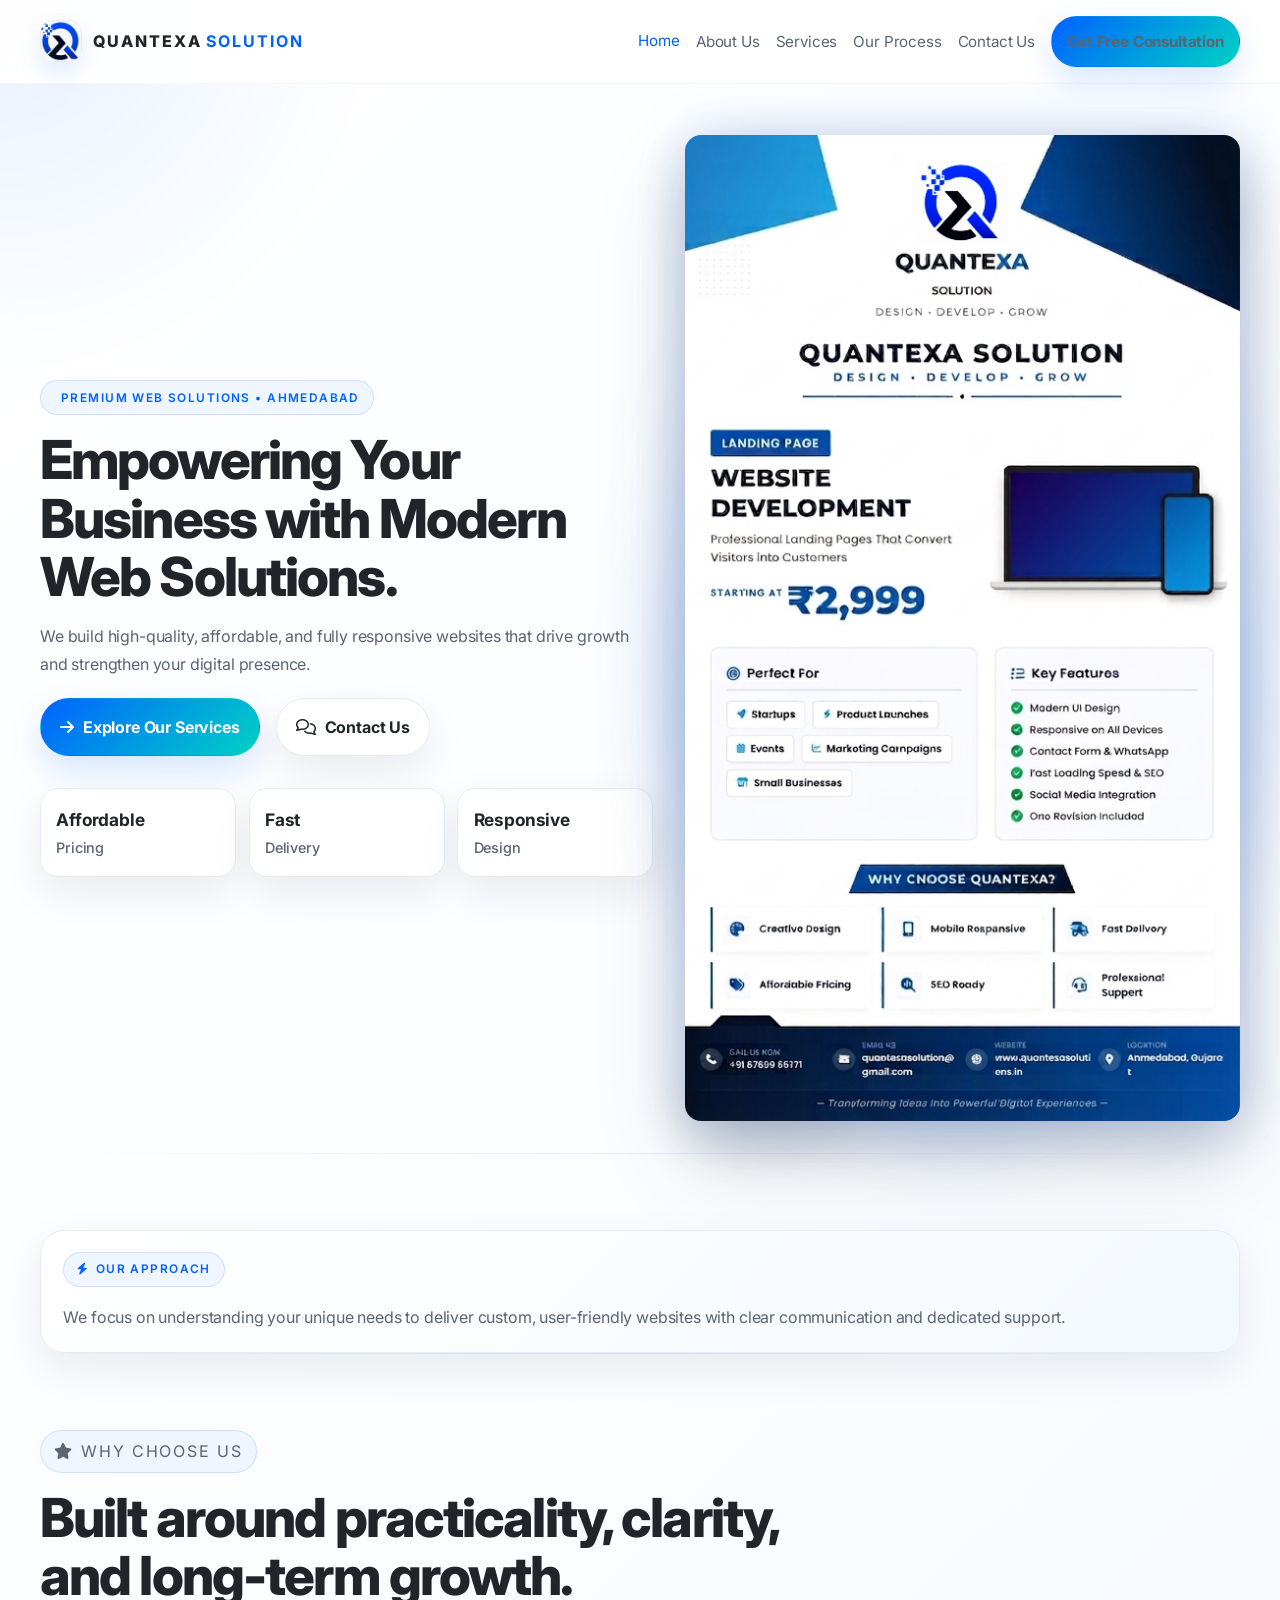
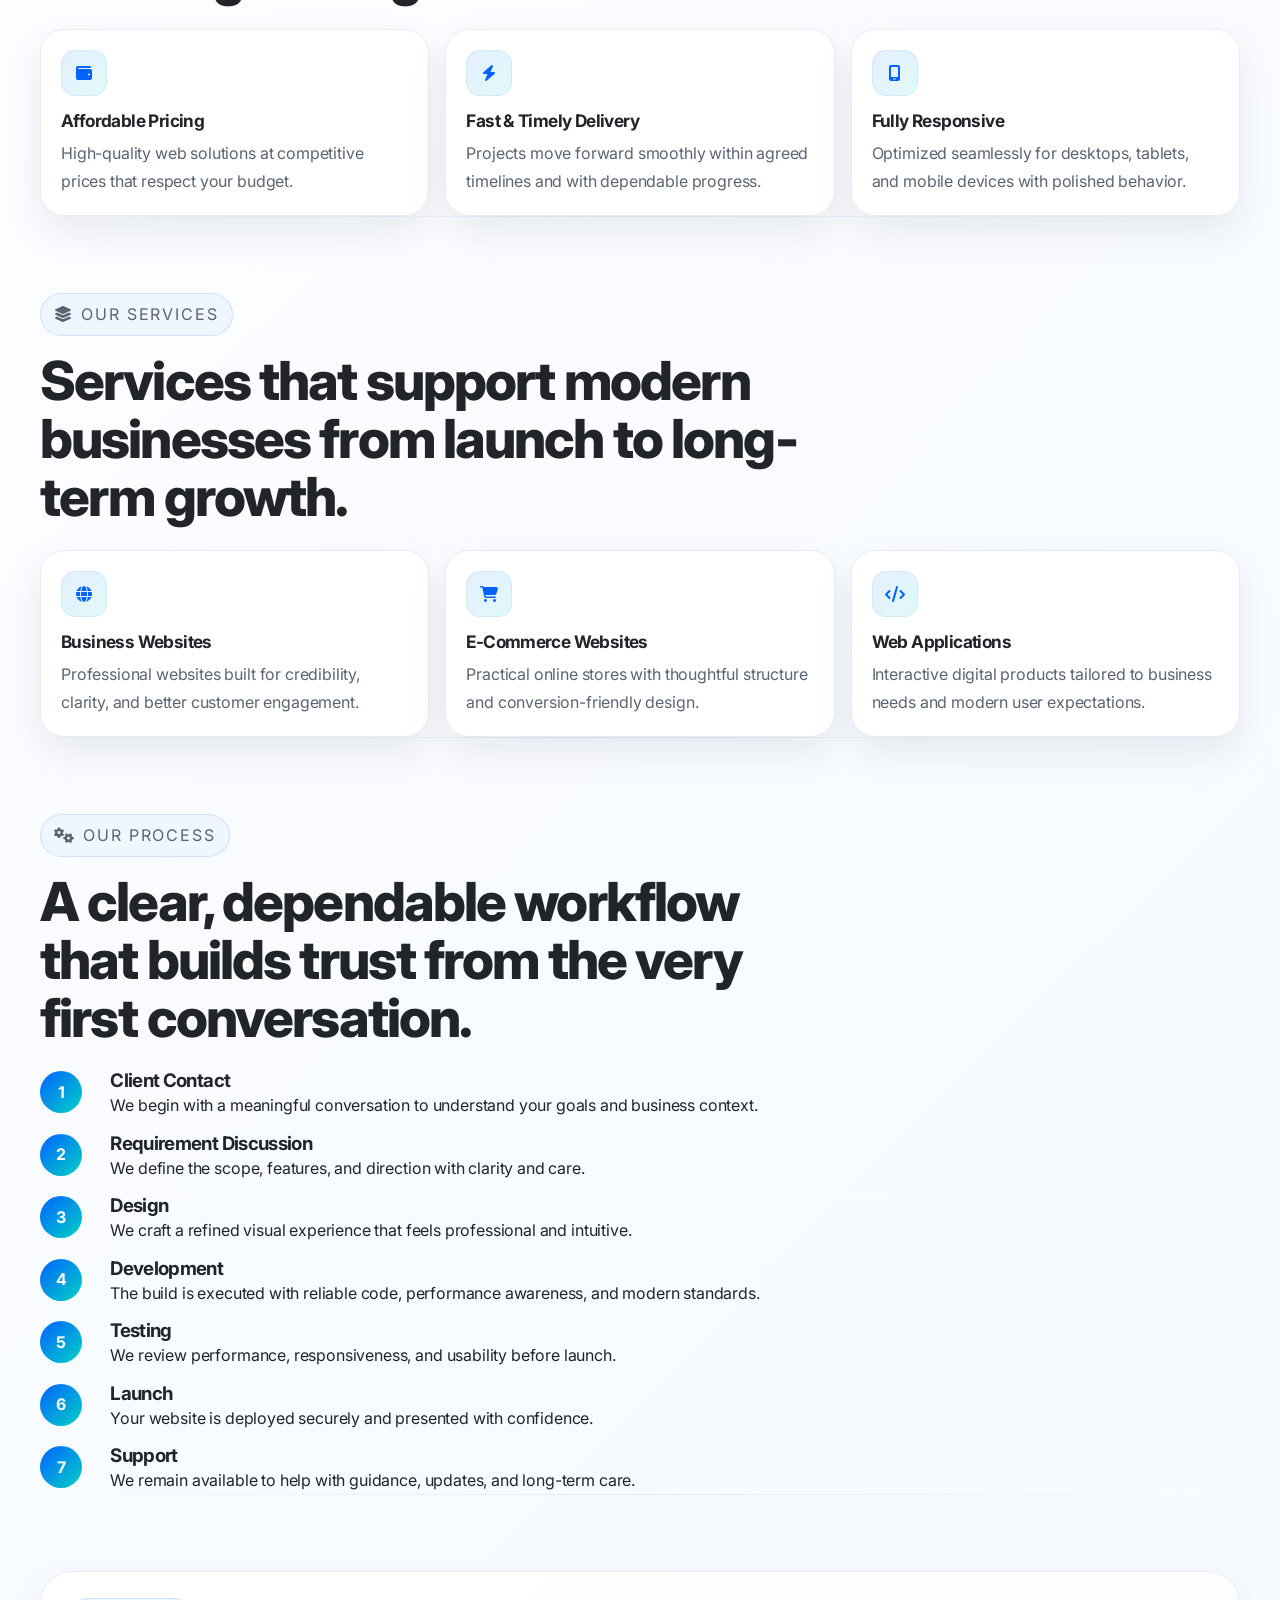
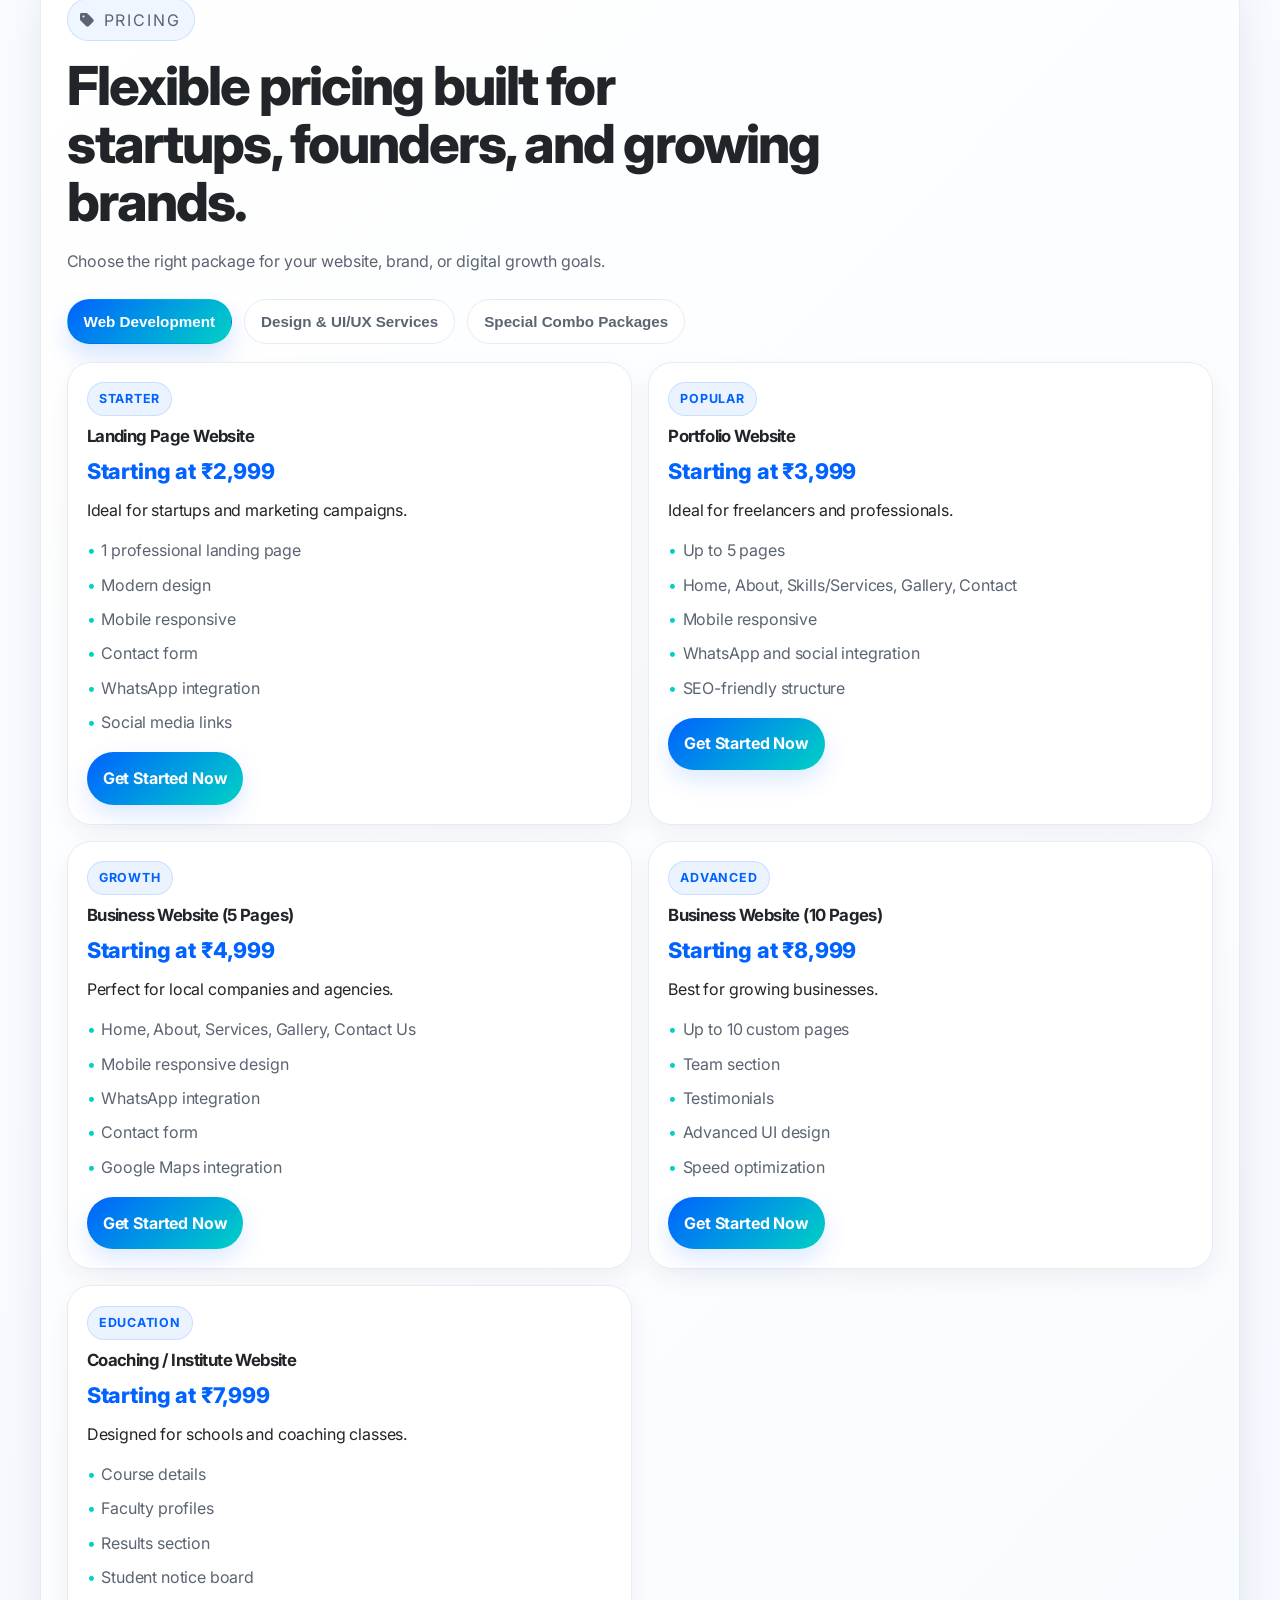
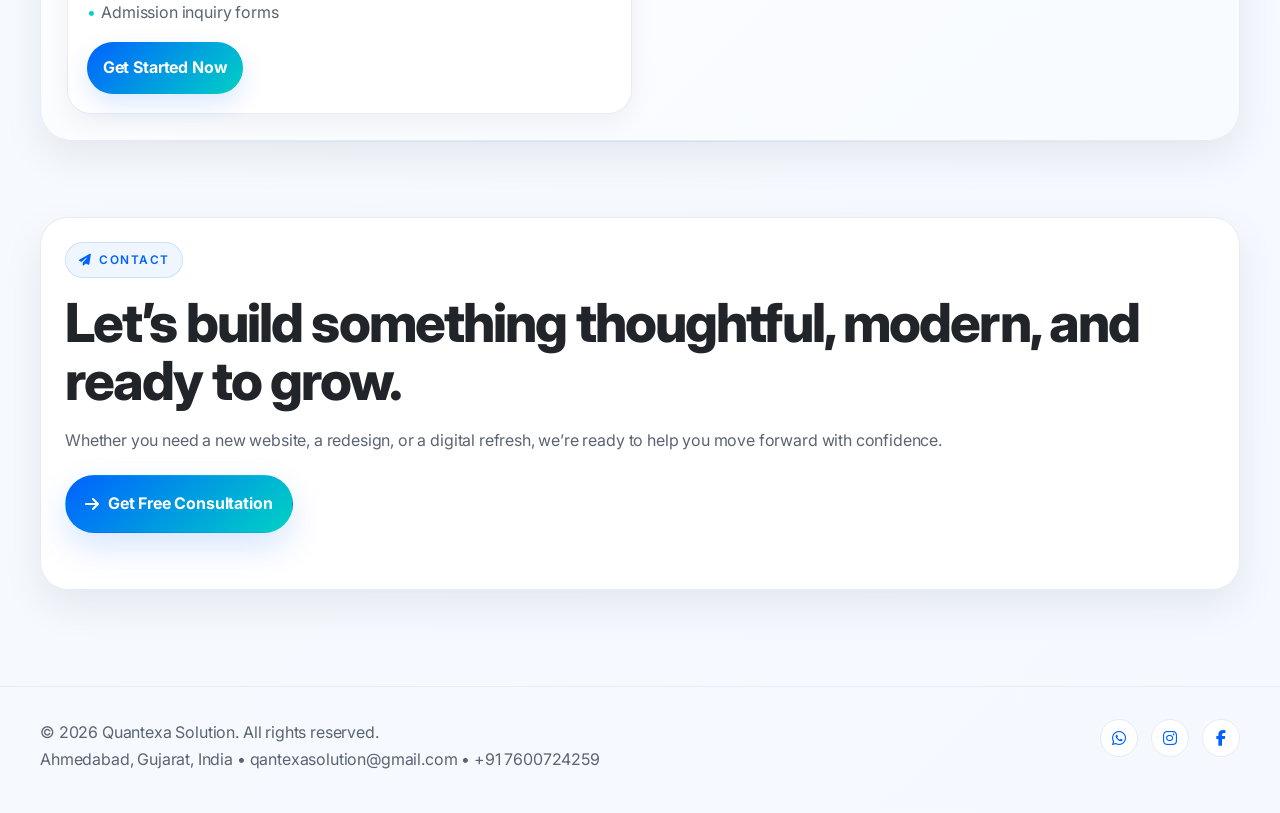
==== index.html @ f0e13eb5 "Initial website" ====
<!DOCTYPE html>
<html lang="en">
  <head>
    <meta charset="UTF-8" />
    <meta name="viewport" content="width=device-width, initial-scale=1.0" />
    <meta name="description" content="Quantexa Solution builds premium, affordable, and responsive websites for modern businesses in Ahmedabad." />
    <meta name="theme-color" content="#f8f9fa" />
    <title>Quantexa Solution | Modern Web Solutions</title>
    <link rel="preconnect" href="https://fonts.googleapis.com" />
    <link rel="preconnect" href="https://fonts.gstatic.com" crossorigin />
    <link href="https://fonts.googleapis.com/css2?family=Inter:wght@400;500;600;700;800&display=swap" rel="stylesheet" />
    <link rel="stylesheet" href="https://cdnjs.cloudflare.com/ajax/libs/font-awesome/6.5.2/css/all.min.css" />
    <link rel="stylesheet" href="style.css" />
  </head>
  <body>
    <header class="topbar">
      <nav class="navbar container">
        <a class="brand" href="index.html">
          <img class="brand__logo" src="q1.jpeg" alt="Quantexa Solution logo" />
          <span>Quantexa <strong>Solution</strong></span>
        </a>
        <button class="nav-toggle" aria-label="Toggle navigation" aria-expanded="false">
          <i class="fa-solid fa-bars"></i>
        </button>
        <div class="nav-links">
          <a class="active" href="index.html">Home</a>
          <a href="about.html">About Us</a>
          <a href="services.html">Services</a>
          <a href="process.html">Our Process</a>
          <a href="contact.html">Contact Us</a>
          <a class="btn btn--small btn--primary" href="contact.html">Get Free Consultation</a>
        </div>
      </nav>
    </header>

    <main>
      <section class="hero container">
        <div class="hero__content reveal">
          <p class="eyebrow"><i class="fa-solid fa-sparkles"></i> Premium web solutions • Ahmedabad</p>
          <h1 class="hero__title">Empowering Your Business with Modern Web Solutions.</h1>
          <p class="hero__text">We build high-quality, affordable, and fully responsive websites that drive growth and strengthen your digital presence.</p>
          <div class="hero__actions">
            <a class="btn btn--primary" href="services.html"><i class="fa-solid fa-arrow-right"></i> Explore Our Services</a>
            <a class="btn btn--ghost" href="contact.html"><i class="fa-regular fa-comments"></i> Contact Us</a>
          </div>
          <div class="hero__stats">
            <div><strong>Affordable</strong><span>Pricing</span></div>
            <div><strong>Fast</strong><span>Delivery</span></div>
            <div><strong>Responsive</strong><span>Design</span></div>
          </div>
        </div>

        <div class="hero__visual reveal">
          <div class="laptop-mockup-container">
            <div class="laptop-glow"></div>
            <img class="laptop-mockup" src="Untitled - 12 July 2026 at 18.39.51.png" alt="Quantexa Solution website on laptop" />
          </div>
          <div class="floating-badge floating-badge--one">Modern UI</div>
          <div class="floating-badge floating-badge--two">Trusted Build</div>
        </div>
      </section>

      <section class="section container">
        <div class="quote-card reveal">
          <p class="eyebrow"><i class="fa-solid fa-bolt"></i> Our Approach</p>
          <p class="hero__text">We focus on understanding your unique needs to deliver custom, user-friendly websites with clear communication and dedicated support.</p>
        </div>
      </section>

      <section class="section container">
        <div class="section-heading reveal">
          <p class="eyebrow"><i class="fa-solid fa-star"></i> Why Choose Us</p>
          <h2>Built around practicality, clarity, and long-term growth.</h2>
        </div>
        <div class="grid grid-3">
          <article class="card reveal"><i class="fa-solid fa-wallet"></i><h3>Affordable Pricing</h3><p>High-quality web solutions at competitive prices that respect your budget.</p></article>
          <article class="card reveal"><i class="fa-solid fa-bolt"></i><h3>Fast & Timely Delivery</h3><p>Projects move forward smoothly within agreed timelines and with dependable progress.</p></article>
          <article class="card reveal"><i class="fa-solid fa-mobile-screen"></i><h3>Fully Responsive</h3><p>Optimized seamlessly for desktops, tablets, and mobile devices with polished behavior.</p></article>
        </div>
      </section>

      <section class="section container">
        <div class="section-heading reveal">
          <p class="eyebrow"><i class="fa-solid fa-layer-group"></i> Our Services</p>
          <h2>Services that support modern businesses from launch to long-term growth.</h2>
        </div>
        <div class="grid grid-3">
          <article class="card reveal"><i class="fa-solid fa-globe"></i><h3>Business Websites</h3><p>Professional websites built for credibility, clarity, and better customer engagement.</p></article>
          <article class="card reveal"><i class="fa-solid fa-cart-shopping"></i><h3>E-Commerce Websites</h3><p>Practical online stores with thoughtful structure and conversion-friendly design.</p></article>
          <article class="card reveal"><i class="fa-solid fa-code"></i><h3>Web Applications</h3><p>Interactive digital products tailored to business needs and modern user expectations.</p></article>
        </div>
      </section>

      <section class="section container">
        <div class="section-heading reveal">
          <p class="eyebrow"><i class="fa-solid fa-gears"></i> Our Process</p>
          <h2>A clear, dependable workflow that builds trust from the very first conversation.</h2>
        </div>
        <div class="timeline reveal">
          <div class="timeline__item"><div class="timeline__step">1</div><div><h3>Client Contact</h3><p>We begin with a meaningful conversation to understand your goals and business context.</p></div></div>
          <div class="timeline__item"><div class="timeline__step">2</div><div><h3>Requirement Discussion</h3><p>We define the scope, features, and direction with clarity and care.</p></div></div>
          <div class="timeline__item"><div class="timeline__step">3</div><div><h3>Design</h3><p>We craft a refined visual experience that feels professional and intuitive.</p></div></div>
          <div class="timeline__item"><div class="timeline__step">4</div><div><h3>Development</h3><p>The build is executed with reliable code, performance awareness, and modern standards.</p></div></div>
          <div class="timeline__item"><div class="timeline__step">5</div><div><h3>Testing</h3><p>We review performance, responsiveness, and usability before launch.</p></div></div>
          <div class="timeline__item"><div class="timeline__step">6</div><div><h3>Launch</h3><p>Your website is deployed securely and presented with confidence.</p></div></div>
          <div class="timeline__item"><div class="timeline__step">7</div><div><h3>Support</h3><p>We remain available to help with guidance, updates, and long-term care.</p></div></div>
        </div>
      </section>

      <section class="section container">
        <div class="pricing-section reveal">
          <div class="section-heading">
            <p class="eyebrow"><i class="fa-solid fa-tag"></i> Pricing</p>
            <h2>Flexible pricing built for startups, founders, and growing brands.</h2>
            <p>Choose the right package for your website, brand, or digital growth goals.</p>
          </div>

          <div class="pricing-tabs" role="tablist" aria-label="Pricing categories">
            <button class="pricing-tab active" type="button" role="tab" data-target="web-development">Web Development</button>
            <button class="pricing-tab" type="button" role="tab" data-target="design-uiux">Design & UI/UX Services</button>
            <button class="pricing-tab" type="button" role="tab" data-target="combo-packages">Special Combo Packages</button>
          </div>

          <div class="pricing-panels">
            <div class="pricing-panel active" id="web-development" role="tabpanel">
              <div class="pricing-grid">
                <article class="pricing-card">
                  <span class="pricing-badge">Starter</span>
                  <h3>Landing Page Website</h3>
                  <p class="pricing-price">Starting at ₹2,999</p>
                  <p>Ideal for startups and marketing campaigns.</p>
                  <ul>
                    <li>1 professional landing page</li>
                    <li>Modern design</li>
                    <li>Mobile responsive</li>
                    <li>Contact form</li>
                    <li>WhatsApp integration</li>
                    <li>Social media links</li>
                  </ul>
                  <a class="cta-link" href="contact.html">Get Started Now</a>
                </article>

                <article class="pricing-card">
                  <span class="pricing-badge">Popular</span>
                  <h3>Portfolio Website</h3>
                  <p class="pricing-price">Starting at ₹3,999</p>
                  <p>Ideal for freelancers and professionals.</p>
                  <ul>
                    <li>Up to 5 pages</li>
                    <li>Home, About, Skills/Services, Gallery, Contact</li>
                    <li>Mobile responsive</li>
                    <li>WhatsApp and social integration</li>
                    <li>SEO-friendly structure</li>
                  </ul>
                  <a class="cta-link" href="contact.html">Get Started Now</a>
                </article>

                <article class="pricing-card">
                  <span class="pricing-badge">Growth</span>
                  <h3>Business Website (5 Pages)</h3>
                  <p class="pricing-price">Starting at ₹4,999</p>
                  <p>Perfect for local companies and agencies.</p>
                  <ul>
                    <li>Home, About, Services, Gallery, Contact Us</li>
                    <li>Mobile responsive design</li>
                    <li>WhatsApp integration</li>
                    <li>Contact form</li>
                    <li>Google Maps integration</li>
                  </ul>
                  <a class="cta-link" href="contact.html">Get Started Now</a>
                </article>

                <article class="pricing-card">
                  <span class="pricing-badge">Advanced</span>
                  <h3>Business Website (10 Pages)</h3>
                  <p class="pricing-price">Starting at ₹8,999</p>
                  <p>Best for growing businesses.</p>
                  <ul>
                    <li>Up to 10 custom pages</li>
                    <li>Team section</li>
                    <li>Testimonials</li>
                    <li>Advanced UI design</li>
                    <li>Speed optimization</li>
                  </ul>
                  <a class="cta-link" href="contact.html">Get Started Now</a>
                </article>

                <article class="pricing-card">
                  <span class="pricing-badge">Education</span>
                  <h3>Coaching / Institute Website</h3>
                  <p class="pricing-price">Starting at ₹7,999</p>
                  <p>Designed for schools and coaching classes.</p>
                  <ul>
                    <li>Course details</li>
                    <li>Faculty profiles</li>
                    <li>Results section</li>
                    <li>Student notice board</li>
                    <li>Admission inquiry forms</li>
                  </ul>
                  <a class="cta-link" href="contact.html">Get Started Now</a>
                </article>
              </div>
            </div>

            <div class="pricing-panel" id="design-uiux" role="tabpanel">
              <div class="design-controls">
                <input class="search-input" id="design-search" type="text" placeholder="Search services" aria-label="Search design services" />
              </div>
              <div class="design-list">
                <article class="design-item" data-search="brand identity logo design guidelines">
                  <h3>Brand Identity</h3>
                  <ul class="service-list">
                    <li><span>Logo Design & Brand Identity</span><strong>₹4,999</strong></li>
                    <li><span>Brand Guidelines</span><strong>₹2,499</strong></li>
                  </ul>
                </article>

                <article class="design-item" data-search="business assets card letterhead envelope email signature">
                  <h3>Business Assets</h3>
                  <ul class="service-list">
                    <li><span>Business Card, Letterhead, Envelope</span><strong>₹299</strong></li>
                    <li><span>Email Signature</span><strong>₹299</strong></li>
                  </ul>
                </article>

                <article class="design-item" data-search="social media posts story carousel banners thumbnails youtube channel branding">
                  <h3>Social Media & Marketing</h3>
                  <ul class="service-list">
                    <li><span>Social Media Post / Story / Carousel Design</span><strong>₹499</strong></li>
                    <li><span>Banners (Social Media, Facebook, LinkedIn, YouTube Thumbnail)</span><strong>₹199</strong></li>
                    <li><span>YouTube Channel Branding</span><strong>₹1,499</strong></li>
                  </ul>
                </article>

                <article class="design-item" data-search="flyer brochure poster banner billboard standee event branding">
                  <h3>Print & Promotional Design</h3>
                  <ul class="service-list">
                    <li><span>Flyer Design</span><strong>₹799</strong></li>
                    <li><span>Brochure Design</span><strong>₹1,499</strong></li>
                    <li><span>Poster / Banner Design</span><strong>₹999</strong></li>
                    <li><span>Billboard Design</span><strong>₹2,999</strong></li>
                    <li><span>Standee Design</span><strong>₹999</strong></li>
                    <li><span>Event Branding Design</span><strong>₹3,999</strong></li>
                  </ul>
                </article>

                <article class="design-item" data-search="corporate publications company profile presentation pitch deck certificate id card visiting card menu card invitation newsletter">
                  <h3>Corporate & Print</h3>
                  <ul class="service-list">
                    <li><span>Book Cover / Magazine Layout Design</span><strong>₹2,999</strong></li>
                    <li><span>Product Catalog Design</span><strong>₹2,499</strong></li>
                    <li><span>Corporate Publications Design</span><strong>₹3,999</strong></li>
                    <li><span>Marketing Materials Design</span><strong>₹1,499</strong></li>
                    <li><span>Company Profile Design</span><strong>₹2,999</strong></li>
                    <li><span>Presentation / Pitch Deck Design</span><strong>₹1,999</strong></li>
                    <li><span>Certificate, ID Card, Visiting Card, Menu Card Design</span><strong>₹999</strong></li>
                    <li><span>Invitation Card, Newsletter Design</span><strong>₹999</strong></li>
                  </ul>
                </article>

                <article class="design-item" data-search="packaging design product label box packaging website ui landing page mobile app dashboard figma wireframe">
                  <h3>Packaging & UI/UX</h3>
                  <ul class="service-list">
                    <li><span>Packaging Design</span><strong>₹2,999</strong></li>
                    <li><span>Product Label Design</span><strong>₹999</strong></li>
                    <li><span>Box Packaging Design</span><strong>₹2,499</strong></li>
                    <li><span>Website UI Design</span><strong>₹2,999</strong></li>
                    <li><span>Landing Page Design</span><strong>₹1,999</strong></li>
                    <li><span>Mobile App UI Design</span><strong>₹4,999</strong></li>
                    <li><span>Dashboard UI Design</span><strong>₹3,999</strong></li>
                    <li><span>Figma / Wireframe Design</span><strong>₹2,999 / ₹999</strong></li>
                  </ul>
                </article>
              </div>
              <div class="pricing-actions">
                <a class="cta-link" href="https://wa.me/917600724259" target="_blank" rel="noreferrer">Enquire via WhatsApp</a>
              </div>
            </div>

            <div class="pricing-panel" id="combo-packages" role="tabpanel">
              <div class="combo-grid">
                <article class="combo-card">
                  <span class="pricing-badge">Best Value</span>
                  <h3>Combo Branding Package</h3>
                  <p class="pricing-price">Starting from ₹4,999</p>
                  <p>Perfect for founders aiming for a polished identity and strong first impression.</p>
                  <a class="cta-link" href="https://wa.me/917600724259" target="_blank" rel="noreferrer">Enquire via WhatsApp</a>
                </article>
                <article class="combo-card">
                  <span class="pricing-badge">Startup Ready</span>
                  <h3>Startup Branding Package</h3>
                  <p class="pricing-price">Starting from ₹4,999</p>
                  <p>Everything needed to launch a business brand with confidence.</p>
                  <a class="cta-link" href="https://wa.me/917600724259" target="_blank" rel="noreferrer">Enquire via WhatsApp</a>
                </article>
                <article class="combo-card">
                  <span class="pricing-badge">Social Boost</span>
                  <h3>Social Media Package</h3>
                  <p class="pricing-price">Starting from ₹2,499</p>
                  <p>Support your brand with consistent, campaign-ready content and visuals.</p>
                  <a class="cta-link" href="https://wa.me/917600724259" target="_blank" rel="noreferrer">Enquire via WhatsApp</a>
                </article>
                <article class="combo-card">
                  <span class="pricing-badge">Business Ready</span>
                  <h3>Company Profile + Business Card Package</h3>
                  <p class="pricing-price">Starting from ₹3,299</p>
                  <p>Professional offline and online brand assets in one streamlined package.</p>
                  <a class="cta-link" href="https://wa.me/917600724259" target="_blank" rel="noreferrer">Enquire via WhatsApp</a>
                </article>
                <article class="combo-card">
                  <span class="pricing-badge">Packaging Focus</span>
                  <h3>Packaging Design Package</h3>
                  <p class="pricing-price">Starting from ₹3,999</p>
                  <p>Clean packaging solutions for products that need a premium shelf presence.</p>
                  <a class="cta-link" href="https://wa.me/917600724259" target="_blank" rel="noreferrer">Enquire via WhatsApp</a>
                </article>
                <article class="combo-card">
                  <span class="pricing-badge">Merch Ready</span>
                  <h3>Merchandise Design Package</h3>
                  <p class="pricing-price">Starting from ₹2,499</p>
                  <p>Branded merchandise concepts designed to feel cohesive and polished.</p>
                  <a class="cta-link" href="https://wa.me/917600724259" target="_blank" rel="noreferrer">Enquire via WhatsApp</a>
                </article>
                <article class="combo-card">
                  <span class="pricing-badge">Design Focus</span>
                  <h3>UI/UX Design Package</h3>
                  <p class="pricing-price">Starting from ₹5,999</p>
                  <p>A refined design package for apps, dashboards, and product experiences.</p>
                  <a class="cta-link" href="https://wa.me/917600724259" target="_blank" rel="noreferrer">Enquire via WhatsApp</a>
                </article>
              </div>
            </div>
          </div>
        </div>
      </section>

      <section class="section container">
        <div class="panel reveal">
          <p class="eyebrow"><i class="fa-solid fa-paper-plane"></i> Contact</p>
          <h2 class="hero__title">Let’s build something thoughtful, modern, and ready to grow.</h2>
          <p class="hero__text">Whether you need a new website, a redesign, or a digital refresh, we’re ready to help you move forward with confidence.</p>
          <div class="hero__actions"><a class="btn btn--primary" href="contact.html"><i class="fa-solid fa-arrow-right"></i> Get Free Consultation</a></div>
        </div>
      </section>
    </main>

    <footer class="footer">
      <div class="footer__inner">
        <div>
          <p>© 2026 Quantexa Solution. All rights reserved.</p>
          <p>Ahmedabad, Gujarat, India • qantexasolution@gmail.com • +91 7600724259</p>
        </div>
        <div class="social-links">
          <a href="https://wa.me/917600724259" target="_blank" rel="noreferrer"><i class="fa-brands fa-whatsapp"></i></a>
          <a href="https://www.instagram.com" target="_blank" rel="noreferrer"><i class="fa-brands fa-instagram"></i></a>
          <a href="https://www.facebook.com" target="_blank" rel="noreferrer"><i class="fa-brands fa-facebook-f"></i></a>
        </div>
      </div>
    </footer>

    <script src="script.js"></script>
  </body>
</html>
---- style.css ----
:root {
  --bg: #f8f9fa;
  --surface: #ffffff;
  --surface-soft: #f4f7fb;
  --text: #212529;
  --muted: #5b6472;
  --primary: #0062ff;
  --primary-2: #00d2c4;
  --line: #e7ecf3;
  --shadow: 0 16px 40px rgba(15, 23, 42, 0.08);
  --shadow-strong: 0 28px 60px rgba(15, 23, 42, 0.12);
}

* {
  box-sizing: border-box;
}

html {
  scroll-behavior: smooth;
  scroll-padding-top: 90px;
}

body {
  margin: 0;
  font-family: "Inter", "Segoe UI", sans-serif;
  font-weight: 400;
  line-height: 1.7;
  letter-spacing: -0.01em;
  color: var(--text);
  background: linear-gradient(135deg, #ffffff 0%, #f8fbff 45%, #f5f9ff 100%);
  overflow-x: hidden;
}

h1,
h2,
h3 {
  margin: 0;
  font-weight: 800;
  line-height: 1.12;
  letter-spacing: -0.035em;
}

h3 {
  font-weight: 700;
}

p {
  margin: 0;
  font-weight: 400;
}

body::before {
  content: "";
  position: fixed;
  inset: 0;
  background-image: radial-gradient(circle at top left, rgba(0, 98, 255, 0.09), transparent 24%);
  pointer-events: none;
}

a {
  color: inherit;
  text-decoration: none;
}

img {
  max-width: 100%;
  display: block;
}

.container {
  width: min(1200px, calc(100% - 2rem));
  margin: 0 auto;
}

.topbar {
  position: sticky;
  top: 0;
  z-index: 1000;
  background: rgba(255, 255, 255, 0.92);
  backdrop-filter: blur(16px);
  border-bottom: 1px solid rgba(0, 0, 0, 0.04);
}

.navbar {
  display: flex;
  align-items: center;
  justify-content: space-between;
  gap: 1rem;
  padding: 1rem 0;
}

.navbar.scrolled {
  box-shadow: 0 10px 25px rgba(15, 23, 42, 0.05);
}

.brand {
  display: inline-flex;
  align-items: center;
  gap: 0.7rem;
  font-size: 1rem;
  font-weight: 800;
  letter-spacing: 0.12em;
  text-transform: uppercase;
}

.brand__logo {
  width: 42px;
  height: 42px;
  border-radius: 12px;
  object-fit: cover;
  border: 1px solid var(--line);
  box-shadow: 0 10px 24px rgba(0, 98, 255, 0.12);
}

.brand strong {
  color: var(--primary);
}

.nav-links {
  display: flex;
  align-items: center;
  gap: 1rem;
  flex-wrap: wrap;
}

.nav-links a {
  color: var(--muted);
  font-size: 0.95rem;
  transition: color 0.2s ease, transform 0.2s ease;
}

.nav-links a:hover,
.nav-links a.active {
  color: var(--primary);
  transform: translateY(-1px);
}

.btn {
  display: inline-flex;
  align-items: center;
  justify-content: center;
  gap: 0.55rem;
  border-radius: 999px;
  padding: 0.9rem 1.2rem;
  font-weight: 700;
  border: 1px solid transparent;
  transition: transform 0.2s ease, box-shadow 0.2s ease, border-color 0.2s ease;
}

.btn:hover {
  transform: translateY(-2px);
}

.btn--primary {
  color: white;
  background: linear-gradient(135deg, var(--primary), var(--primary-2));
  box-shadow: 0 14px 34px rgba(0, 98, 255, 0.16);
}

.btn--ghost {
  color: var(--text);
  background: #ffffff;
  border-color: var(--line);
  box-shadow: var(--shadow);
}

.btn--small {
  padding: 0.72rem 0.95rem;
  font-size: 0.92rem;
}

.nav-toggle {
  display: none;
  background: var(--surface);
  border: 1px solid var(--line);
  color: var(--text);
  border-radius: 12px;
  padding: 0.6rem 0.7rem;
}

main {
  padding-bottom: 3rem;
}

.hero {
  display: grid;
  grid-template-columns: 1.05fr 0.95fr;
  gap: 2rem;
  align-items: center;
  min-height: calc(100vh - 78px);
  padding: 3.2rem 0 2rem;
}

.eyebrow {
  display: inline-flex;
  align-items: center;
  gap: 0.45rem;
  margin: 0 0 1rem;
  padding: 0.42rem 0.8rem;
  border-radius: 999px;
  font-size: 0.74rem;
  font-weight: 600;
  letter-spacing: 0.12em;
  text-transform: uppercase;
  color: var(--primary);
  background: #eff6ff;
  border: 1px solid rgba(0, 98, 255, 0.14);
}

.hero__title,
.section-heading h2,
.page-title h1,
.contact-card h2 {
  margin: 0 0 1rem;
  font-size: clamp(2.2rem, 4.2vw, 3.7rem);
  line-height: 1.08;
  letter-spacing: -0.035em;
  font-weight: 800;
}

.hero__text,
.section-heading p,
.card p,
.page-intro p,
.contact-card p,
.list-card p,
.faq-item p {
  color: var(--muted);
  line-height: 1.75;
  font-size: 1rem;
  font-weight: 400;
}

.hero-card__badge,
.pricing-badge {
  display: inline-flex;
  align-items: center;
  padding: 0.4rem 0.76rem;
  border-radius: 999px;
  font-size: 0.74rem;
  font-weight: 600;
  letter-spacing: 0.12em;
  text-transform: uppercase;
  color: var(--primary);
  background: #eff6ff;
  border: 1px solid rgba(0, 98, 255, 0.14);
}

.hero__stats span,
.card .meta,
.list-card .meta,
.contact-card .meta {
  color: var(--muted);
  font-weight: 500;
}

.hero__actions {
  display: flex;
  flex-wrap: wrap;
  gap: 1rem;
  margin: 1.3rem 0 2rem;
}

.hero__stats {
  display: grid;
  grid-template-columns: repeat(3, minmax(0, 1fr));
  gap: 0.8rem;
}

.hero__stats div,
.panel,
.card,
.list-card,
.contact-card,
.faq-item {
  border: 1px solid var(--line);
  background: var(--surface);
  box-shadow: var(--shadow);
}

.hero__stats div {
  padding: 0.95rem;
  border-radius: 18px;
}

.hero__stats strong {
  display: block;
  font-size: 1.08rem;
}

.hero__stats span {
  color: var(--muted);
  font-size: 0.9rem;
}

.hero__visual {
  position: relative;
  min-height: 480px;
  display: grid;
  place-items: center;
}

.hero-card {
  width: min(100%, 440px);
  padding: 1.7rem;
  border-radius: 30px;
  position: relative;
  overflow: hidden;
  background: linear-gradient(145deg, #ffffff 0%, #f3f8ff 100%);
}

.hero-illustration {
  display: grid;
  gap: 0.8rem;
  margin-top: 1rem;
}

.mockup-window {
  border: 1px solid var(--line);
  border-radius: 18px;
  overflow: hidden;
  background: white;
}

.mockup-top {
  height: 10px;
  background: linear-gradient(90deg, var(--primary), var(--primary-2));
}

.mockup-body {
  padding: 0.9rem;
  display: grid;
  gap: 0.5rem;
}

.mockup-row {
  height: 10px;
  border-radius: 999px;
  background: linear-gradient(90deg, #ecf2ff, #dfefff);
}

.mockup-row.short { width: 70%; }

.floating-badge {
  position: absolute;
  padding: 0.9rem 1rem;
  border-radius: 16px;
  color: white;
  font-weight: 700;
  letter-spacing: 0.02em;
  box-shadow: var(--shadow-strong);
}

.floating-badge--one {
  top: 0.8rem;
  right: 0.8rem;
  background: linear-gradient(135deg, var(--primary), var(--primary-2));
}

.floating-badge--two {
  bottom: 1rem;
  left: 1rem;
  background: rgba(33, 37, 41, 0.9);
}

.laptop-mockup-container {
  position: relative;
  width: 100%;
  max-width: 560px;
  height: auto;
  display: flex;
  align-items: center;
  justify-content: center;
}

.laptop-glow {
  position: absolute;
  inset: -40px;
  background: radial-gradient(circle at 50% 60%, rgba(0, 98, 255, 0.25), transparent 70%);
  filter: blur(28px);
  border-radius: 50%;
  z-index: 0;
  animation: glowPulse 4s ease-in-out infinite;
}

.laptop-mockup {
  position: relative;
  z-index: 1;
  width: 100%;
  height: auto;
  display: block;
  border-radius: 16px;
  box-shadow: 
    0 0 60px rgba(0, 98, 255, 0.16),
    0 20px 60px rgba(15, 23, 42, 0.16),
    0 40px 100px rgba(15, 23, 42, 0.12),
    inset 0 1px 0 rgba(255, 255, 255, 0.3);
  backdrop-filter: blur(1px);
  transition: transform 0.35s cubic-bezier(0.34, 1.56, 0.64, 1), 
              box-shadow 0.35s ease;
}

.laptop-mockup:hover {
  transform: translateY(-8px) scale(1.02);
  box-shadow: 
    0 0 80px rgba(0, 98, 255, 0.22),
    0 28px 80px rgba(15, 23, 42, 0.18),
    0 50px 120px rgba(15, 23, 42, 0.14),
    inset 0 1px 0 rgba(255, 255, 255, 0.4);
}

@keyframes glowPulse {
  0%, 100% {
    opacity: 0.6;
    transform: scale(1);
  }
  50% {
    opacity: 0.8;
    transform: scale(1.05);
  }
}

.section {
  padding: 4.8rem 0 0;
  position: relative;
}

.section::before {
  content: "";
  position: absolute;
  inset: 0 0 auto;
  height: 1px;
  background: linear-gradient(90deg, transparent, rgba(0, 98, 255, 0.1), transparent);
}

.section-heading {
  max-width: 760px;
  margin-bottom: 1.5rem;
}

.quote-card {
  padding: 1.3rem 1.4rem;
  border-radius: 24px;
  border: 1px solid var(--line);
  background: linear-gradient(135deg, #ffffff 0%, #f4f9ff 100%);
  box-shadow: var(--shadow);
}

.grid {
  display: grid;
  gap: 1rem;
}

.grid-2 {
  grid-template-columns: repeat(2, minmax(0, 1fr));
}

.grid-3 {
  grid-template-columns: repeat(3, minmax(0, 1fr));
}

.grid-4 {
  grid-template-columns: repeat(4, minmax(0, 1fr));
}

.card,
.list-card,
.faq-item {
  border-radius: 24px;
  padding: 1.25rem;
  transition: transform 0.25s ease, border-color 0.25s ease, box-shadow 0.25s ease;
  position: relative;
  overflow: hidden;
}

.card:hover,
.list-card:hover,
.faq-item:hover {
  transform: translateY(-4px);
  border-color: rgba(0, 98, 255, 0.24);
  box-shadow: 0 14px 36px rgba(15, 23, 42, 0.08);
}

.card i,
.card .icon,
.list-card i,
.list-card .icon {
  display: inline-flex;
  align-items: center;
  justify-content: center;
  width: 46px;
  height: 46px;
  border-radius: 14px;
  margin-bottom: 0.9rem;
  color: var(--primary);
  background: linear-gradient(135deg, rgba(0, 98, 255, 0.1), rgba(0, 210, 196, 0.12));
  border: 1px solid rgba(0, 98, 255, 0.08);
}

.card h3,
.list-card h3,
.contact-card h3,
.faq-item h3 {
  margin: 0 0 0.55rem;
  font-size: 1.08rem;
}

.card--highlight {
  background: linear-gradient(140deg, rgba(0, 98, 255, 0.08), rgba(255, 255, 255, 0.95));
}

.panel {
  padding: 1.5rem;
  border-radius: 28px;
}

.page-title {
  padding: 2.2rem 0 0.8rem;
}

.page-intro {
  padding-bottom: 0.8rem;
}

.check-list {
  display: grid;
  gap: 0.7rem;
  padding: 0;
  margin: 0;
  list-style: none;
}

.check-list li {
  display: flex;
  align-items: flex-start;
  gap: 0.6rem;
  color: var(--muted);
}

.check-list li::before {
  content: "✓";
  color: var(--primary-2);
  font-weight: 700;
}

.timeline {
  display: grid;
  gap: 0.9rem;
}

.timeline__item {
  display: grid;
  grid-template-columns: 56px 1fr;
  gap: 0.9rem;
  align-items: start;
}

.timeline__step {
  display: inline-flex;
  align-items: center;
  justify-content: center;
  width: 42px;
  height: 42px;
  border-radius: 50%;
  font-weight: 700;
  color: white;
  background: linear-gradient(135deg, var(--primary), var(--primary-2));
}

.contact-grid {
  display: grid;
  grid-template-columns: 1fr 1fr;
  gap: 1rem;
}

.contact-card {
  border-radius: 28px;
  padding: 1.35rem;
}

.contact-card .contact-list {
  display: grid;
  gap: 0.7rem;
  margin-top: 0.8rem;
}

.contact-card a {
  color: var(--primary);
}

.form-grid {
  display: grid;
  gap: 0.8rem;
}

.form-grid input,
.form-grid textarea,
.form-grid select {
  width: 100%;
  border: 1px solid var(--line);
  border-radius: 14px;
  padding: 0.95rem 1rem;
  color: var(--text);
  background: rgba(255, 255, 255, 0.92);
  outline: none;
}

.form-grid input:focus,
.form-grid textarea:focus,
.form-grid select:focus {
  border-color: rgba(0, 98, 255, 0.62);
  box-shadow: 0 0 0 4px rgba(0, 98, 255, 0.12);
}

.form-grid button {
  border: 0;
  cursor: pointer;
  color: white;
  border-radius: 14px;
  padding: 0.95rem 1rem;
  background: linear-gradient(135deg, var(--primary), var(--primary-2));
  box-shadow: 0 12px 30px rgba(0, 98, 255, 0.16);
}

.form-status {
  margin-top: 0.3rem;
  color: var(--muted);
}

.faq-list {
  display: grid;
  gap: 1rem;
}

.footer {
  margin-top: 3rem;
  border-top: 1px solid rgba(0, 0, 0, 0.05);
  padding: 2rem 0 2.5rem;
}

.footer__inner {
  width: min(1200px, calc(100% - 2rem));
  margin: 0 auto;
  display: flex;
  justify-content: space-between;
  gap: 1rem;
  color: var(--muted);
  flex-wrap: wrap;
}

.social-links {
  display: flex;
  gap: 0.8rem;
  flex-wrap: wrap;
}

.social-links a {
  display: inline-flex;
  align-items: center;
  justify-content: center;
  width: 38px;
  height: 38px;
  border-radius: 50%;
  color: var(--primary);
  background: #ffffff;
  border: 1px solid var(--line);
}

.reveal {
  opacity: 0;
  transform: translateY(24px);
  transition: opacity 0.75s ease, transform 0.75s ease;
}

.reveal.visible {
  opacity: 1;
  transform: translateY(0);
}

.pricing-section {
  padding: 1.6rem;
  border: 1px solid var(--line);
  border-radius: 32px;
  background: linear-gradient(135deg, #ffffff 0%, #f8fbff 100%);
  box-shadow: var(--shadow);
}

.pricing-tabs {
  display: flex;
  flex-wrap: wrap;
  gap: 0.75rem;
  margin: 1.4rem 0 1.1rem;
}

.pricing-tab {
  border: 1px solid var(--line);
  border-radius: 999px;
  padding: 0.8rem 1rem;
  background: #ffffff;
  color: var(--muted);
  font-size: 0.95rem;
  font-weight: 700;
  cursor: pointer;
  transition: all 0.25s ease;
}

.pricing-tab:hover {
  border-color: rgba(0, 98, 255, 0.24);
  color: var(--primary);
}

.pricing-tab.active {
  color: white;
  background: linear-gradient(135deg, var(--primary), var(--primary-2));
  border-color: transparent;
  box-shadow: 0 12px 24px rgba(0, 98, 255, 0.16);
}

.pricing-panel {
  display: none;
}

.pricing-panel.active {
  display: block;
  animation: fadeUp 0.35s ease;
}

@keyframes fadeUp {
  from {
    opacity: 0;
    transform: translateY(8px);
  }
  to {
    opacity: 1;
    transform: translateY(0);
  }
}

.pricing-grid,
.combo-grid,
.design-list {
  display: grid;
  gap: 1rem;
}

.pricing-grid {
  grid-template-columns: repeat(2, minmax(0, 1fr));
}

.combo-grid {
  grid-template-columns: repeat(2, minmax(0, 1fr));
}

.design-list {
  grid-template-columns: repeat(2, minmax(0, 1fr));
}

.pricing-card,
.design-item,
.combo-card {
  padding: 1.2rem;
  border: 1px solid var(--line);
  border-radius: 24px;
  background: #ffffff;
  box-shadow: 0 10px 24px rgba(15, 23, 42, 0.05);
  transition: transform 0.25s ease, box-shadow 0.25s ease;
}

.pricing-card:hover,
.design-item:hover,
.combo-card:hover {
  transform: translateY(-6px) scale(1.01);
  box-shadow: 0 18px 34px rgba(15, 23, 42, 0.08);
}

.combo-card {
  background: linear-gradient(135deg, #ffffff 0%, #f4f8ff 100%);
  border-color: rgba(0, 98, 255, 0.16);
}

.pricing-badge {
  display: inline-flex;
  align-items: center;
  margin-bottom: 0.7rem;
  padding: 0.35rem 0.7rem;
  border-radius: 999px;
  font-size: 0.78rem;
  font-weight: 700;
  letter-spacing: 0.06em;
  text-transform: uppercase;
  color: var(--primary);
  background: rgba(0, 98, 255, 0.08);
}

.pricing-price {
  margin: 0.3rem 0 0.45rem;
  font-size: 1.35rem;
  font-weight: 800;
  color: var(--primary);
}

.pricing-card ul {
  display: grid;
  gap: 0.45rem;
  padding: 0;
  margin: 0.8rem 0 1rem;
  list-style: none;
  color: var(--muted);
}

.pricing-card li::before {
  content: "•";
  margin-right: 0.35rem;
  color: var(--primary-2);
}

.design-item h3,
.pricing-card h3,
.combo-card h3 {
  margin: 0 0 0.45rem;
  font-size: 1.05rem;
}

.design-item p,
.design-item span,
.combo-card p {
  margin: 0.2rem 0;
  color: var(--muted);
}

.design-item span {
  display: block;
}

.service-list {
  display: grid;
  gap: 0.55rem;
  padding: 0;
  margin: 0.75rem 0 0;
  list-style: none;
}

.service-list li {
  display: flex;
  justify-content: space-between;
  gap: 0.75rem;
  padding-top: 0.4rem;
  border-top: 1px solid var(--line);
  color: var(--muted);
}

.service-list strong {
  color: var(--primary);
  white-space: nowrap;
}

.design-item.hidden {
  display: none;
}

.pricing-actions {
  margin-top: 1rem;
}

.cta-link {
  display: inline-flex;
  align-items: center;
  justify-content: center;
  padding: 0.78rem 1rem;
  border-radius: 999px;
  font-weight: 700;
  color: #ffffff;
  background: linear-gradient(135deg, var(--primary), var(--primary-2));
  box-shadow: 0 10px 24px rgba(0, 98, 255, 0.14);
  transition: transform 0.2s ease, box-shadow 0.2s ease;
}

.cta-link:hover {
  transform: translateY(-2px);
  box-shadow: 0 14px 28px rgba(0, 98, 255, 0.16);
}

.design-controls {
  display: flex;
  justify-content: flex-end;
  margin-bottom: 1rem;
}

.search-input {
  width: min(320px, 100%);
  padding: 0.8rem 1rem;
  border: 1px solid var(--line);
  border-radius: 999px;
  background: #ffffff;
  color: var(--text);
  outline: none;
}

.search-input:focus {
  border-color: rgba(0, 98, 255, 0.35);
  box-shadow: 0 0 0 4px rgba(0, 98, 255, 0.1);
}

@media (max-width: 900px) {
  .pricing-grid,
  .combo-grid,
  .design-list {
    grid-template-columns: 1fr;
  }
}

@media (max-width: 760px) {
  .pricing-section {
    padding: 1.2rem;
  }

  .pricing-tabs {
    flex-direction: column;
    align-items: stretch;
  }

  .pricing-tab {
    width: 100%;
    text-align: center;
  }

  .design-controls {
    justify-content: stretch;
  }
  .hero,
  .contact-grid,
  .grid-2,
  .grid-3,
  .grid-4 {
    grid-template-columns: 1fr;
  }
}

@media (max-width: 760px) {
  .nav-toggle {
    display: inline-flex;
  }

  .nav-links {
    position: absolute;
    top: 72px;
    right: 1rem;
    left: 1rem;
    display: none;
    flex-direction: column;
    align-items: flex-start;
    padding: 1rem;
    border-radius: 18px;
    background: rgba(255, 255, 255, 0.98);
    border: 1px solid var(--line);
    box-shadow: var(--shadow);
  }

  .nav-links.open {
    display: flex;
  }

  .hero {
    padding-top: 2rem;
  }

  .hero__stats {
    grid-template-columns: 1fr;
  }

  .laptop-mockup-container {
    margin-top: 1.5rem;
  }

  .laptop-glow {
    inset: -20px;
    filter: blur(20px);
  }

  .laptop-mockup {
    box-shadow: 
      0 0 40px rgba(0, 98, 255, 0.12),
      0 12px 40px rgba(15, 23, 42, 0.12),
      0 24px 60px rgba(15, 23, 42, 0.08),
      inset 0 1px 0 rgba(255, 255, 255, 0.3);
  }

  .floating-badge {
    padding: 0.7rem 0.9rem;
    font-size: 0.72rem;
  }
}
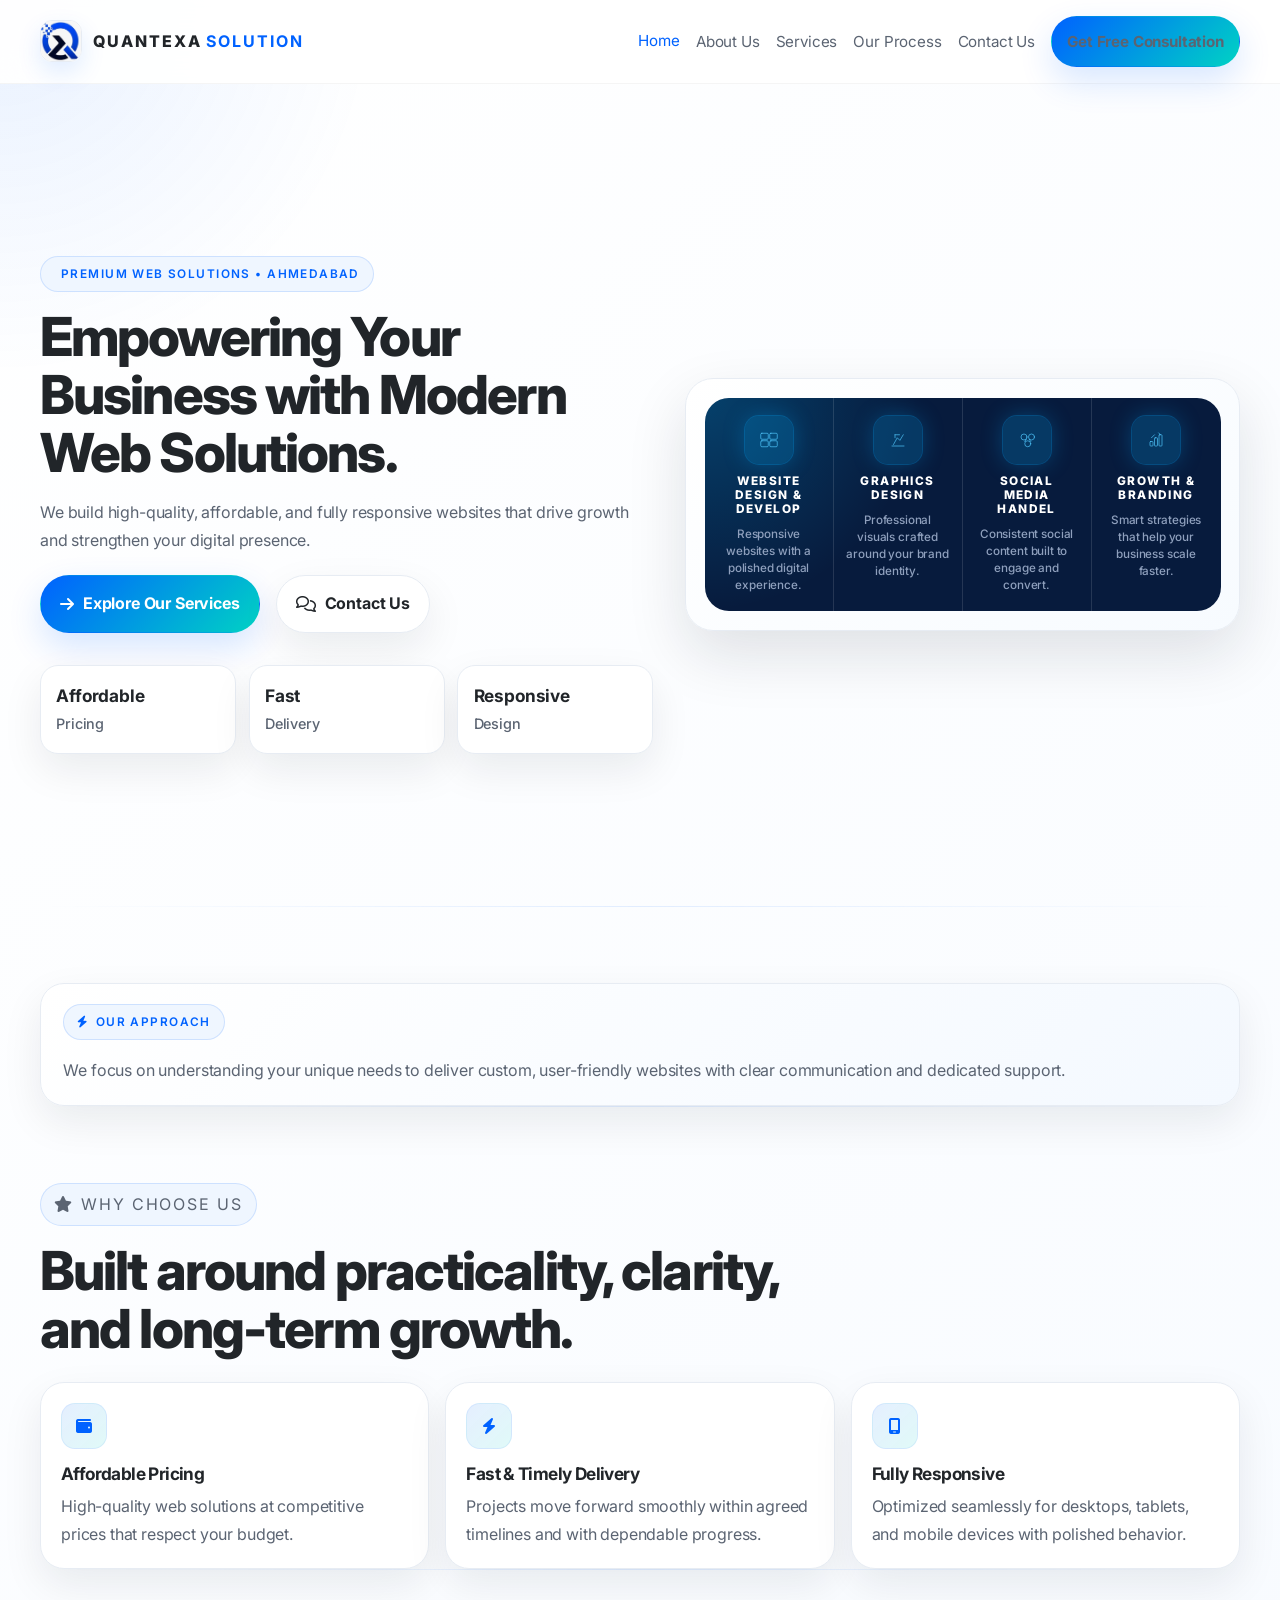
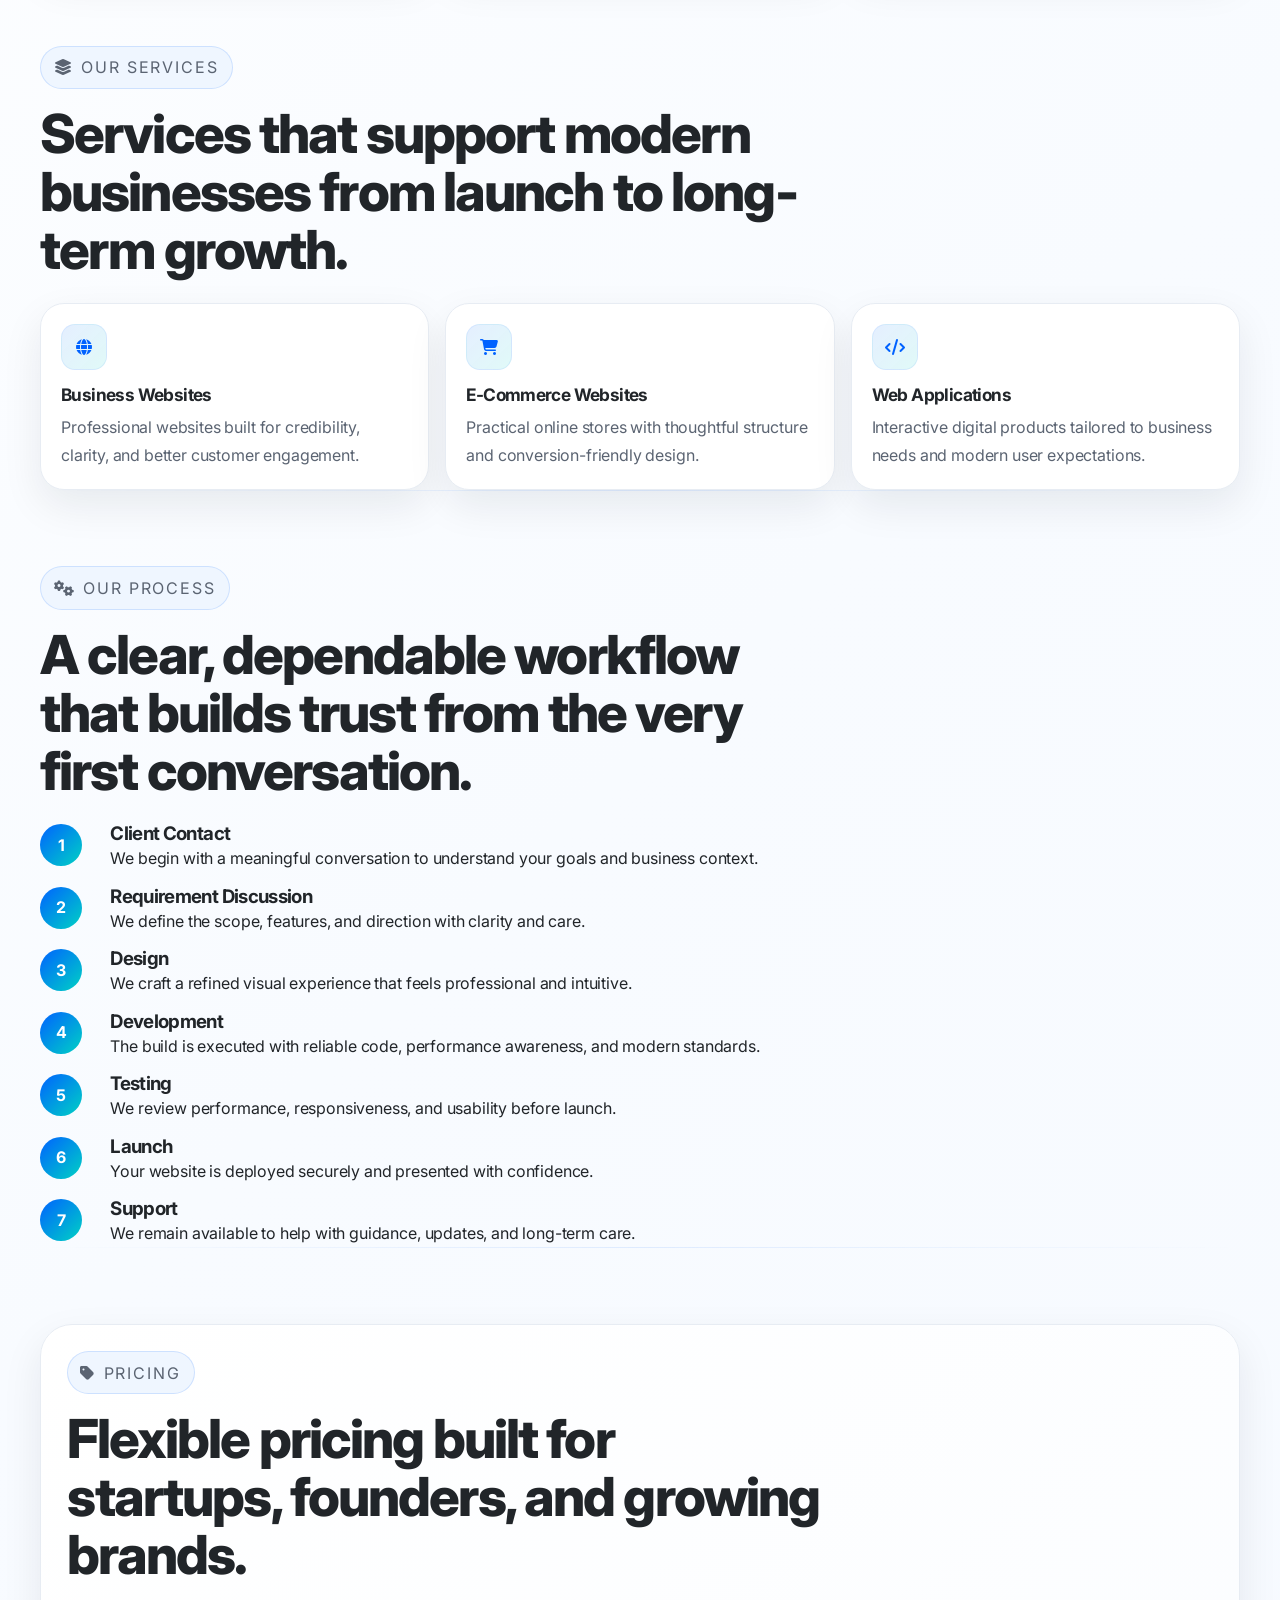
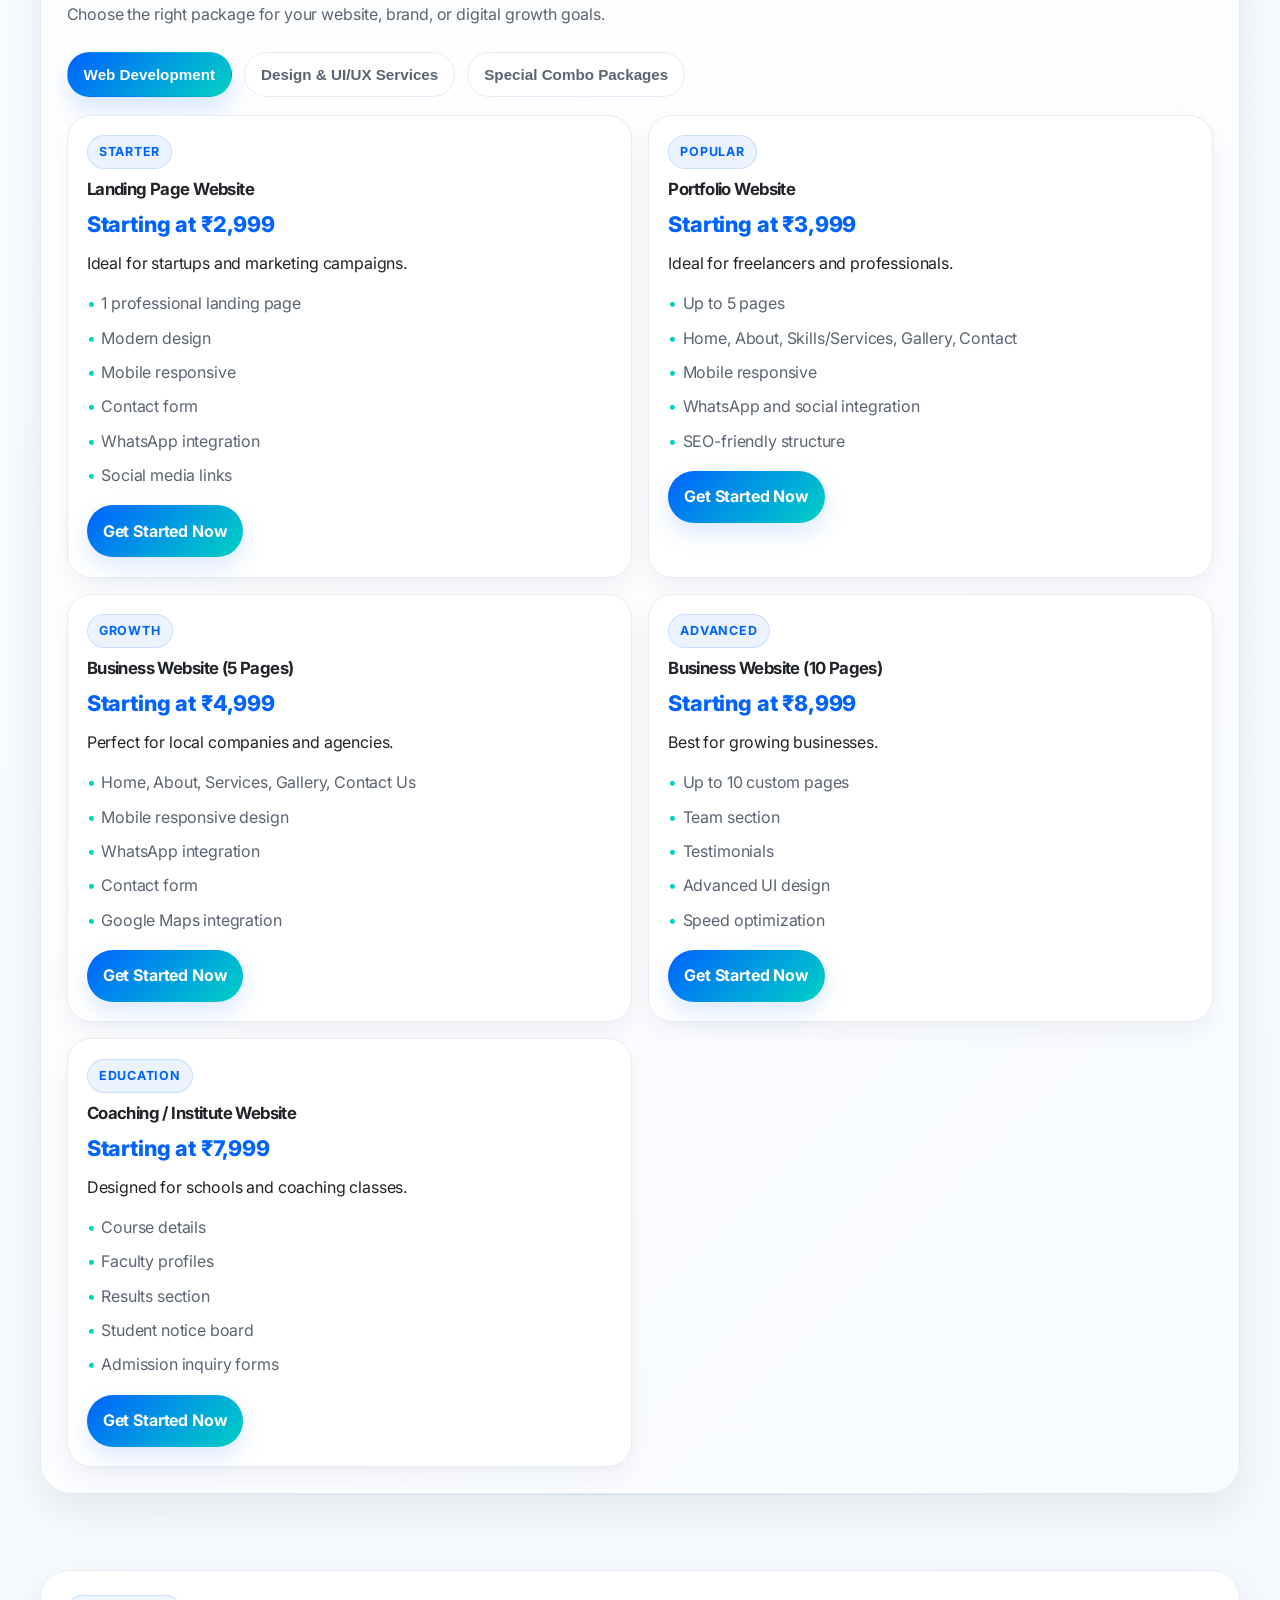
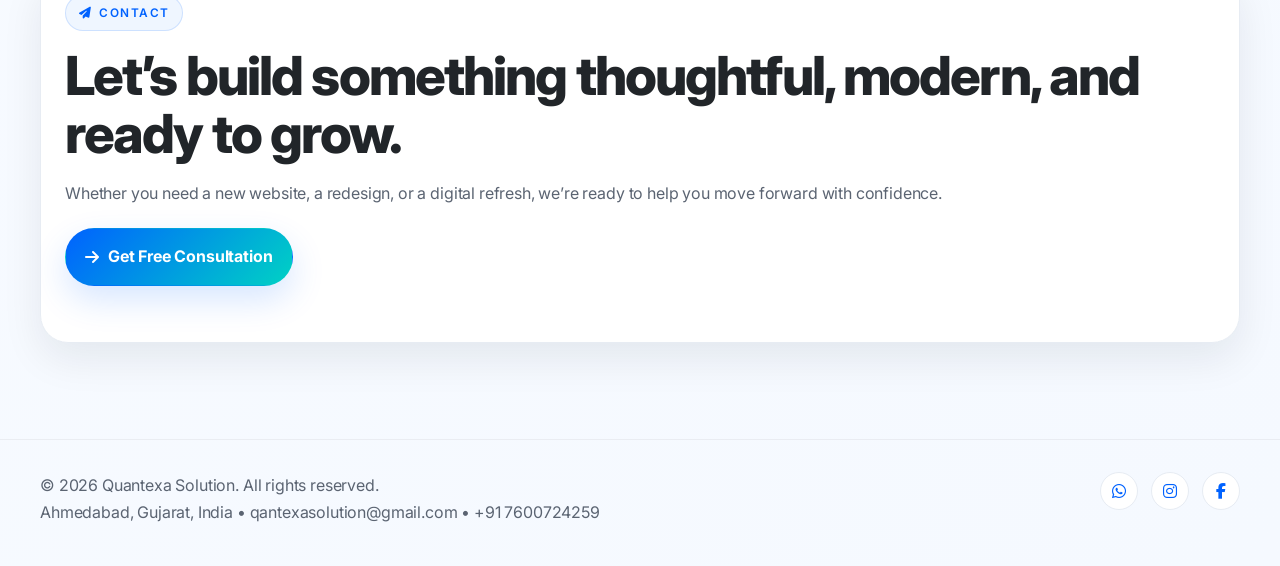
==== commit a792ca7c: "Updated website" ====
--- a/index.html
+++ b/index.html
@@ -51,12 +51,60 @@
         </div>
 
         <div class="hero__visual reveal">
-          <div class="laptop-mockup-container">
-            <div class="laptop-glow"></div>
-            <img class="laptop-mockup" src="Untitled - 12 July 2026 at 18.39.51.png" alt="Quantexa Solution website on laptop" />
-          </div>
-          <div class="floating-badge floating-badge--one">Modern UI</div>
-          <div class="floating-badge floating-badge--two">Trusted Build</div>
+          <div class="service-banner-shell" aria-label="Service banner preview">
+            <div class="service-banner">
+              <div class="service-column">
+                <div class="service-icon" aria-hidden="true">
+                  <svg viewBox="0 0 64 64" role="img" focusable="false">
+                    <rect x="10" y="14" width="20" height="16" rx="3"></rect>
+                    <rect x="34" y="14" width="20" height="16" rx="3"></rect>
+                    <rect x="10" y="34" width="20" height="16" rx="3"></rect>
+                    <rect x="34" y="34" width="20" height="16" rx="3"></rect>
+                  </svg>
+                </div>
+                <h3>WEBSITE DESIGN &amp; DEVELOP</h3>
+                <p>Responsive websites with a polished digital experience.</p>
+              </div>
+              <div class="service-column">
+                <div class="service-icon" aria-hidden="true">
+                  <svg viewBox="0 0 64 64" role="img" focusable="false">
+                    <path d="M20 44L30 26L37 33L46 18"></path>
+                    <path d="M16 48h32"></path>
+                    <path d="M24 18h12"></path>
+                    <path d="M24 18v8"></path>
+                  </svg>
+                </div>
+                <h3>GRAPHICS DESIGN</h3>
+                <p>Professional visuals crafted around your brand identity.</p>
+              </div>
+              <div class="service-column">
+                <div class="service-icon" aria-hidden="true">
+                  <svg viewBox="0 0 64 64" role="img" focusable="false">
+                    <circle cx="24" cy="24" r="8"></circle>
+                    <circle cx="44" cy="24" r="8"></circle>
+                    <circle cx="34" cy="42" r="8"></circle>
+                    <path d="M30 30l-4 6"></path>
+                    <path d="M38 30l4 6"></path>
+                  </svg>
+                </div>
+                <h3>SOCIAL MEDIA HANDEL</h3>
+                <p>Consistent social content built to engage and convert.</p>
+              </div>
+              <div class="service-column">
+                <div class="service-icon" aria-hidden="true">
+                  <svg viewBox="0 0 64 64" role="img" focusable="false">
+                    <rect x="16" y="36" width="8" height="12" rx="2"></rect>
+                    <rect x="28" y="26" width="8" height="22" rx="2"></rect>
+                    <rect x="40" y="18" width="8" height="30" rx="2"></rect>
+                    <path d="M20 26l8-8"></path>
+                    <path d="M44 18l-5-5"></path>
+                  </svg>
+                </div>
+                <h3>GROWTH &amp; BRANDING</h3>
+                <p>Smart strategies that help your business scale faster.</p>
+              </div>
+            </div>
+          </div>
         </div>
       </section>
 
--- a/style.css
+++ b/style.css
@@ -298,6 +298,84 @@
   min-height: 480px;
   display: grid;
   place-items: center;
+}
+
+.service-banner-shell {
+  width: min(100%, 560px);
+  padding: 1.15rem;
+  border-radius: 28px;
+  background: linear-gradient(145deg, #ffffff 0%, #f7fbff 100%);
+  border: 1px solid var(--line);
+  box-shadow: 0 24px 60px rgba(15, 23, 42, 0.12);
+}
+
+.service-banner {
+  display: grid;
+  grid-template-columns: repeat(4, minmax(0, 1fr));
+  background: #071b3d;
+  border-radius: 24px;
+  overflow: hidden;
+  position: relative;
+  isolation: isolate;
+}
+
+.service-banner::before {
+  content: "";
+  position: absolute;
+  inset: 0;
+  background: radial-gradient(circle at top left, rgba(0, 184, 255, 0.24), transparent 38%);
+  pointer-events: none;
+}
+
+.service-column {
+  position: relative;
+  padding: 1.15rem 0.8rem 1.1rem;
+  display: flex;
+  flex-direction: column;
+  align-items: center;
+  gap: 0.6rem;
+  text-align: center;
+  border-right: 1px solid rgba(255, 255, 255, 0.12);
+}
+
+.service-column:last-child {
+  border-right: none;
+}
+
+.service-icon {
+  width: 48px;
+  height: 48px;
+  display: grid;
+  place-items: center;
+  border-radius: 14px;
+  background: rgba(0, 173, 255, 0.2);
+  box-shadow: 0 0 0 1px rgba(0, 173, 255, 0.25), 0 0 22px rgba(0, 173, 255, 0.28);
+}
+
+.service-icon svg {
+  width: 24px;
+  height: 24px;
+  stroke: #53c9ff;
+  stroke-width: 1.8;
+  fill: none;
+  stroke-linecap: round;
+  stroke-linejoin: round;
+}
+
+.service-column h3 {
+  font-size: 0.74rem;
+  line-height: 1.2;
+  letter-spacing: 0.12em;
+  text-transform: uppercase;
+  color: #ffffff;
+  font-weight: 800;
+}
+
+.service-column p {
+  font-size: 0.73rem;
+  line-height: 1.45;
+  color: #8fa0bd;
+  font-weight: 500;
 }
 
 .hero-card {
@@ -968,6 +1046,28 @@
     grid-template-columns: 1fr;
   }
 
+  .service-banner-shell {
+    padding: 0.85rem;
+  }
+
+  .service-banner {
+    grid-template-columns: repeat(2, minmax(0, 1fr));
+  }
+
+  .service-column {
+    border-right: none;
+    border-bottom: 1px solid rgba(255, 255, 255, 0.12);
+  }
+
+  .service-column:nth-child(2n) {
+    border-right: none;
+  }
+
+  .service-column:last-child,
+  .service-column:nth-last-child(2) {
+    border-bottom: none;
+  }
+
   .laptop-mockup-container {
     margin-top: 1.5rem;
   }
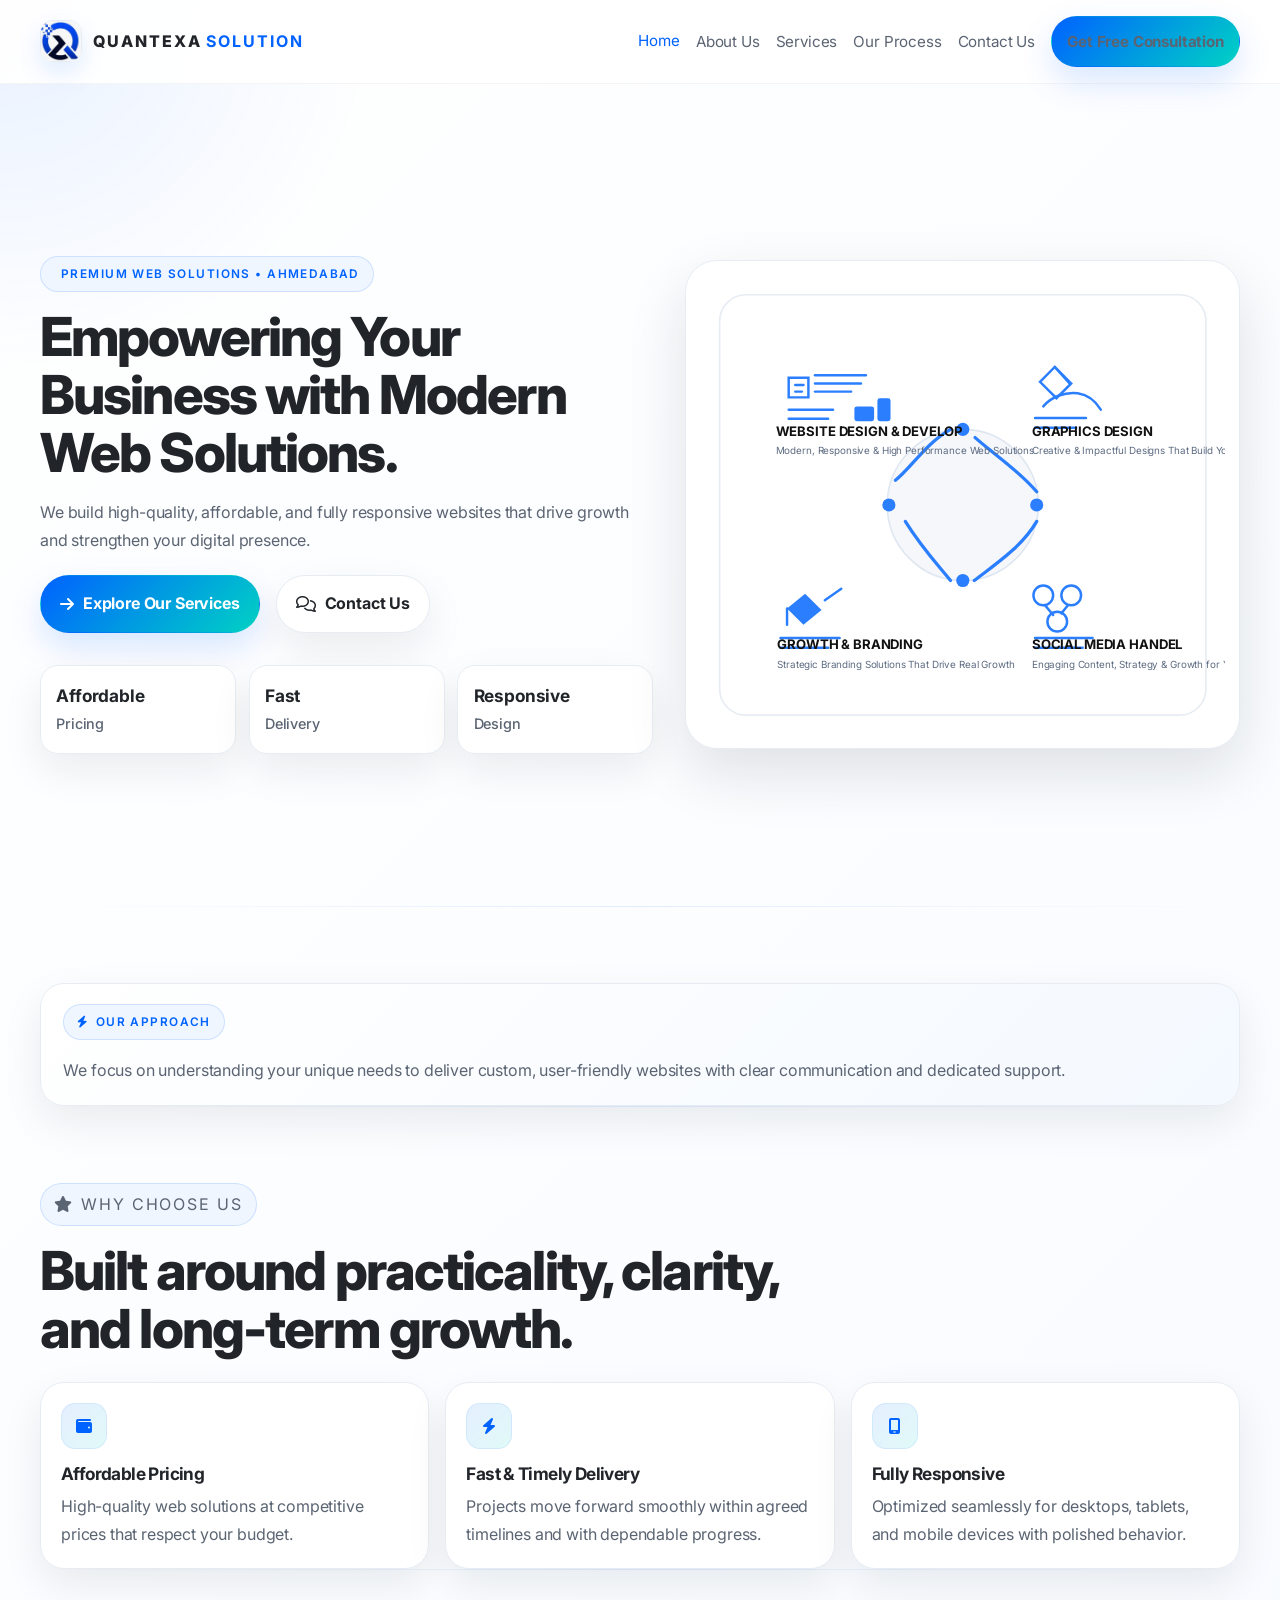
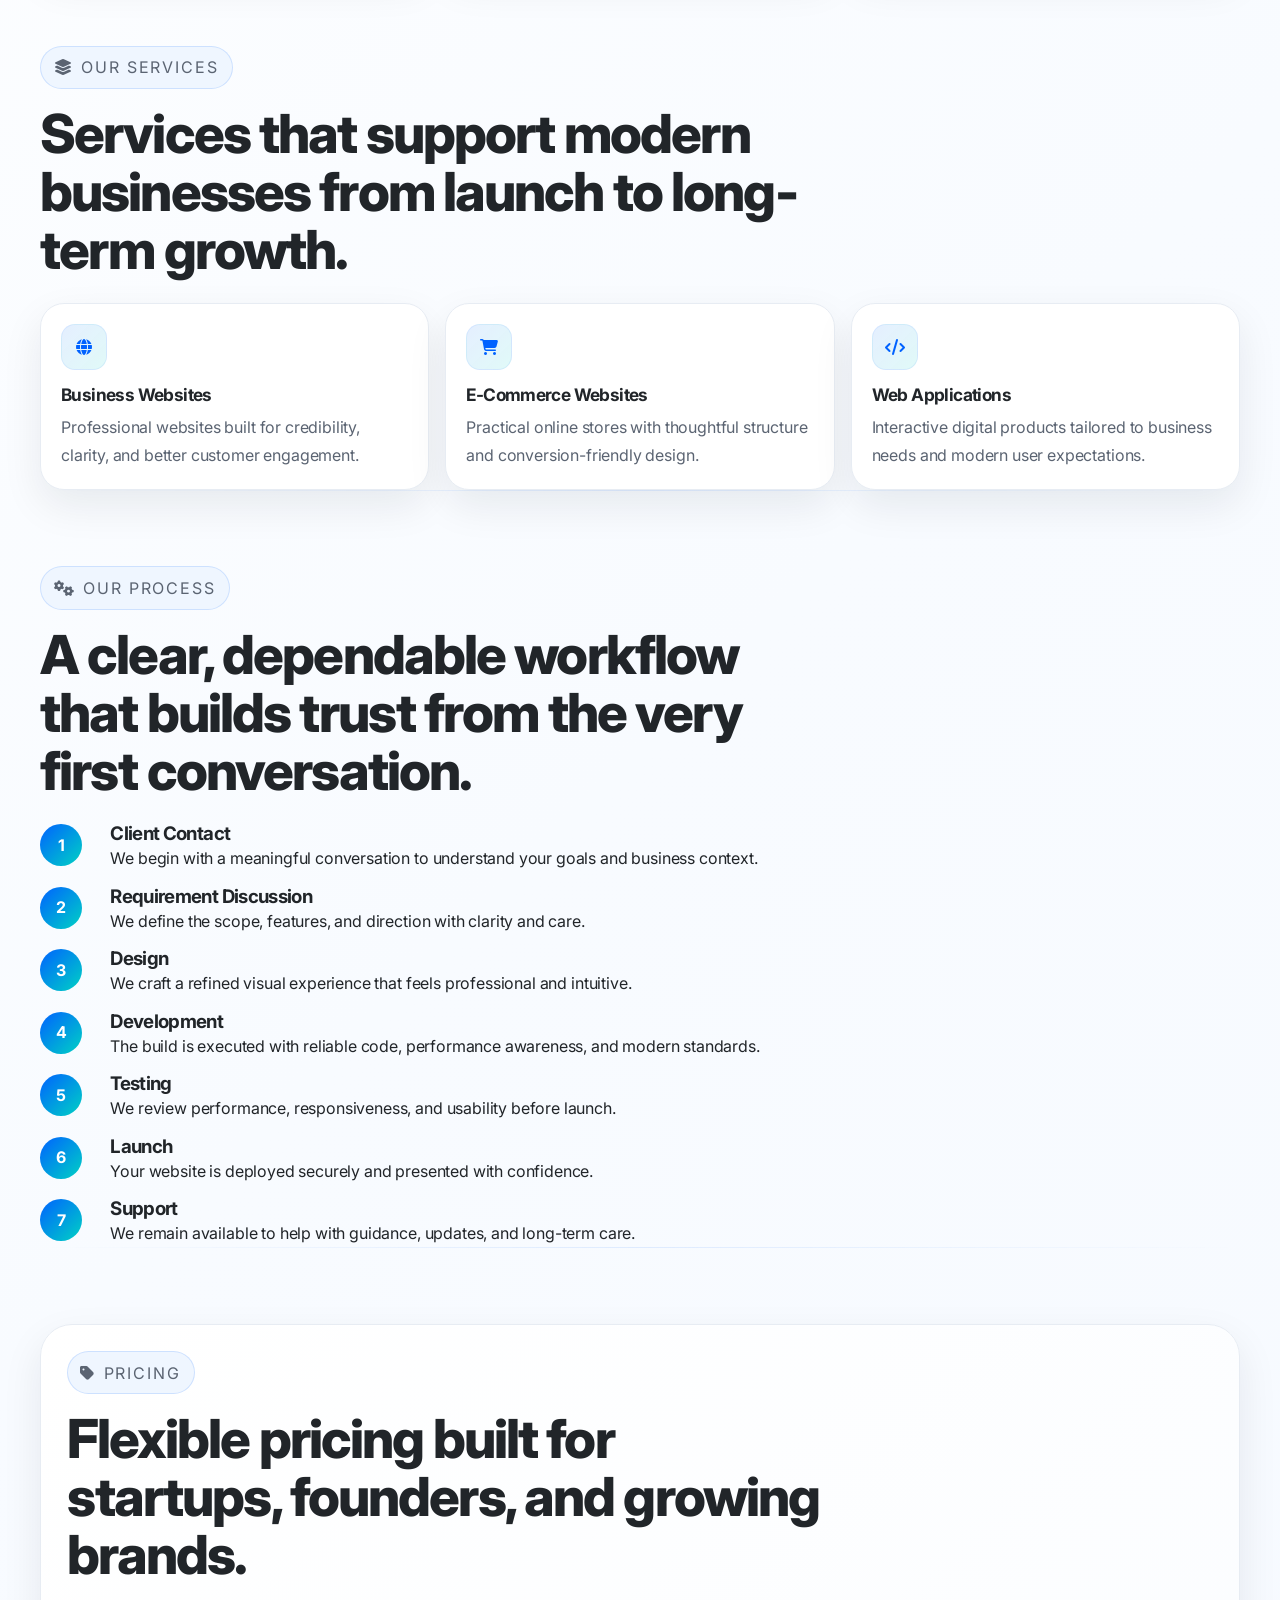
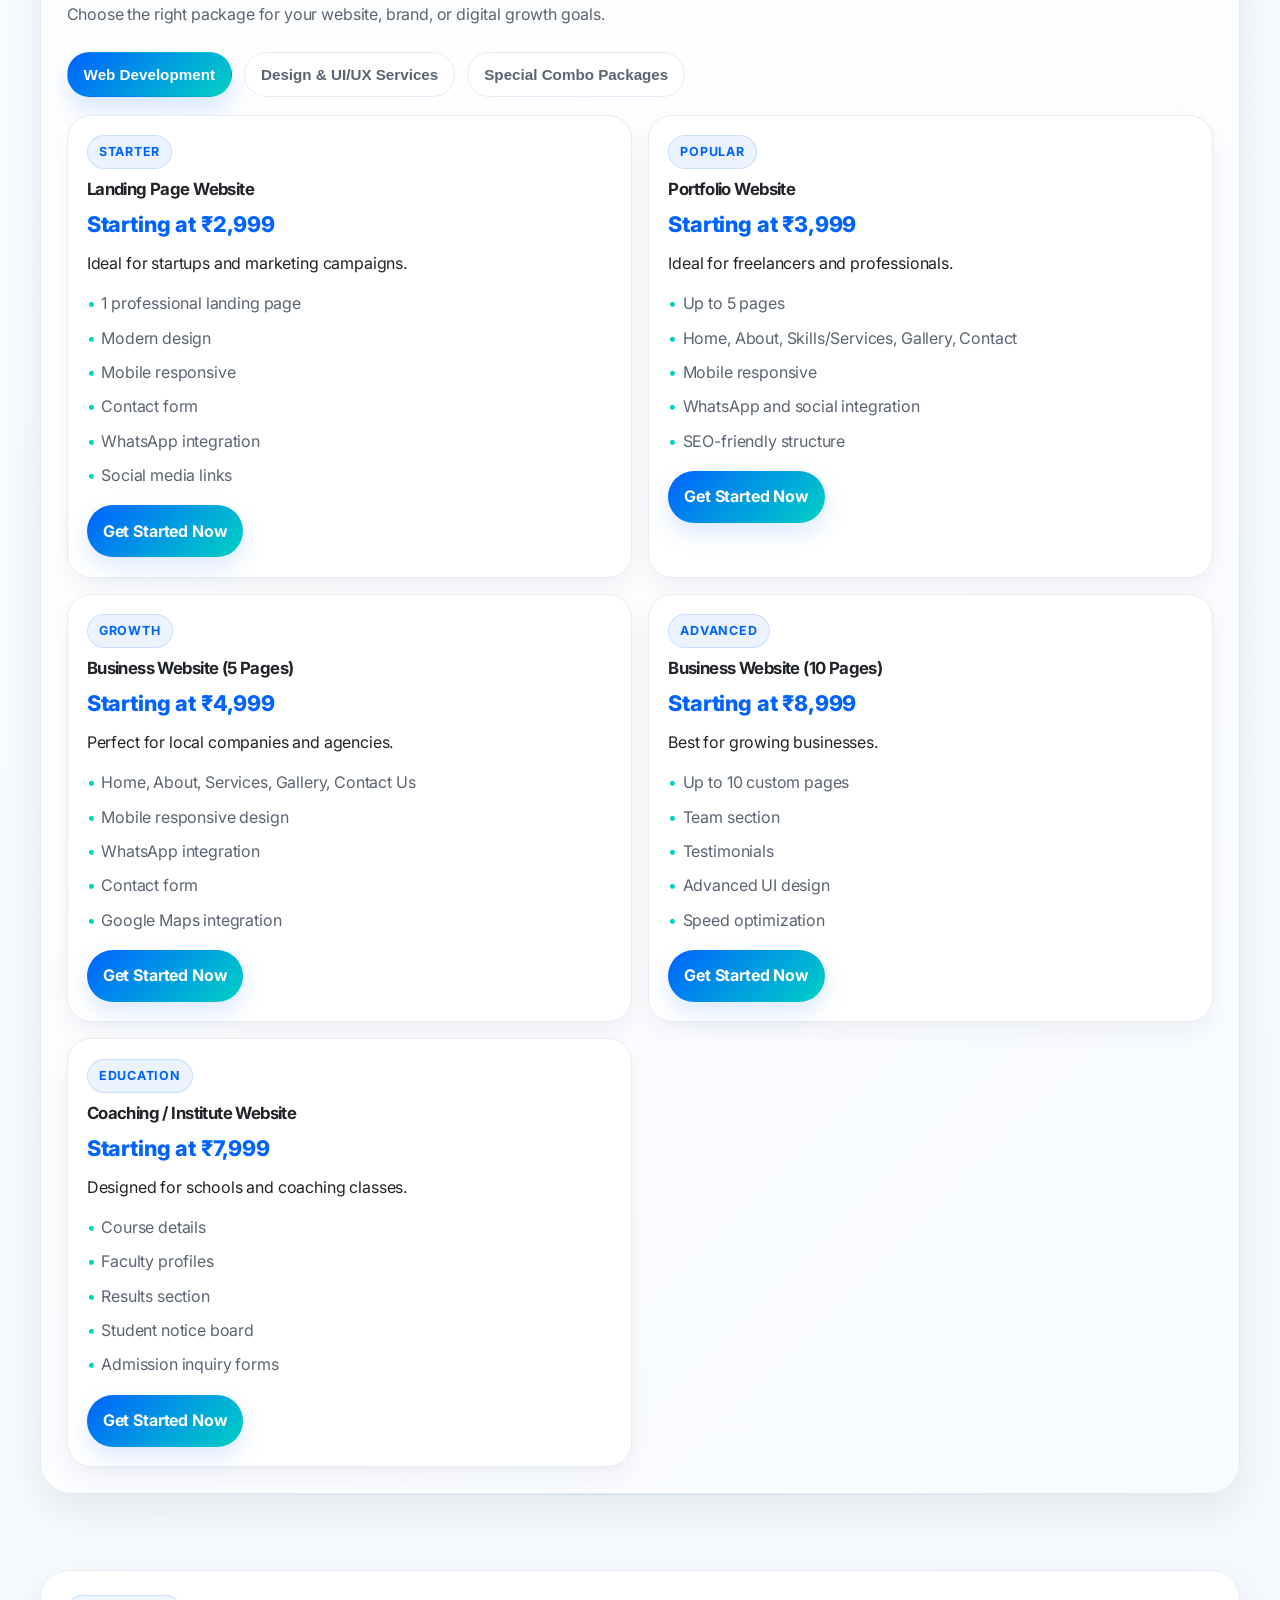
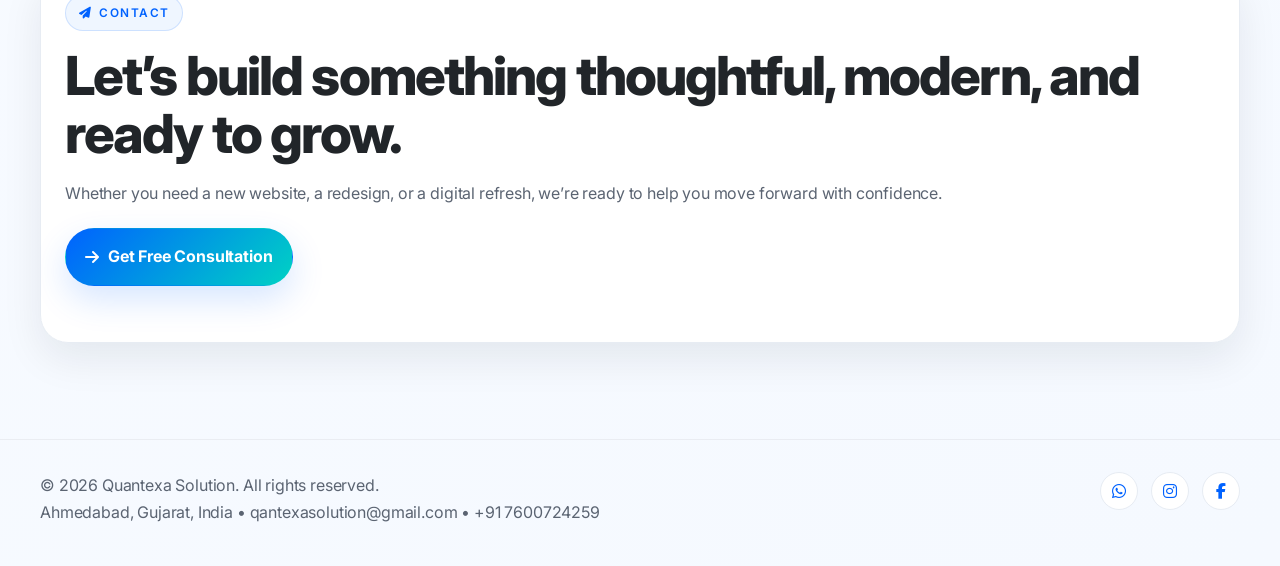
==== commit e920e894: "Updated website" ====
--- a/index.html
+++ b/index.html
@@ -51,59 +51,66 @@
         </div>
 
         <div class="hero__visual reveal">
-          <div class="service-banner-shell" aria-label="Service banner preview">
-            <div class="service-banner">
-              <div class="service-column">
-                <div class="service-icon" aria-hidden="true">
-                  <svg viewBox="0 0 64 64" role="img" focusable="false">
-                    <rect x="10" y="14" width="20" height="16" rx="3"></rect>
-                    <rect x="34" y="14" width="20" height="16" rx="3"></rect>
-                    <rect x="10" y="34" width="20" height="16" rx="3"></rect>
-                    <rect x="34" y="34" width="20" height="16" rx="3"></rect>
-                  </svg>
-                </div>
-                <h3>WEBSITE DESIGN &amp; DEVELOP</h3>
-                <p>Responsive websites with a polished digital experience.</p>
-              </div>
-              <div class="service-column">
-                <div class="service-icon" aria-hidden="true">
-                  <svg viewBox="0 0 64 64" role="img" focusable="false">
-                    <path d="M20 44L30 26L37 33L46 18"></path>
-                    <path d="M16 48h32"></path>
-                    <path d="M24 18h12"></path>
-                    <path d="M24 18v8"></path>
-                  </svg>
-                </div>
-                <h3>GRAPHICS DESIGN</h3>
-                <p>Professional visuals crafted around your brand identity.</p>
-              </div>
-              <div class="service-column">
-                <div class="service-icon" aria-hidden="true">
-                  <svg viewBox="0 0 64 64" role="img" focusable="false">
-                    <circle cx="24" cy="24" r="8"></circle>
-                    <circle cx="44" cy="24" r="8"></circle>
-                    <circle cx="34" cy="42" r="8"></circle>
-                    <path d="M30 30l-4 6"></path>
-                    <path d="M38 30l4 6"></path>
-                  </svg>
-                </div>
-                <h3>SOCIAL MEDIA HANDEL</h3>
-                <p>Consistent social content built to engage and convert.</p>
-              </div>
-              <div class="service-column">
-                <div class="service-icon" aria-hidden="true">
-                  <svg viewBox="0 0 64 64" role="img" focusable="false">
-                    <rect x="16" y="36" width="8" height="12" rx="2"></rect>
-                    <rect x="28" y="26" width="8" height="22" rx="2"></rect>
-                    <rect x="40" y="18" width="8" height="30" rx="2"></rect>
-                    <path d="M20 26l8-8"></path>
-                    <path d="M44 18l-5-5"></path>
-                  </svg>
-                </div>
-                <h3>GROWTH &amp; BRANDING</h3>
-                <p>Smart strategies that help your business scale faster.</p>
-              </div>
-            </div>
+          <div class="infographic-card" role="img" aria-label="Service infographic preview">
+            <svg class="infographic-svg" viewBox="0 0 640 560" xmlns="http://www.w3.org/2000/svg">
+              <rect x="24" y="24" width="592" height="512" rx="32" fill="#ffffff" stroke="#e7ecf3" stroke-width="2" />
+              <circle cx="320" cy="280" r="92" fill="#f5f7fb" stroke="#dfe7f1" stroke-width="2" />
+              <circle cx="320" cy="188" r="8" fill="#2b7fff" />
+              <circle cx="410" cy="280" r="8" fill="#2b7fff" />
+              <circle cx="320" cy="372" r="8" fill="#2b7fff" />
+              <circle cx="230" cy="280" r="8" fill="#2b7fff" />
+              <path d="M305 188C275 205 257 235 238 250" stroke="#2b7fff" stroke-width="4" fill="none" stroke-linecap="round" />
+              <path d="M410 264C388 238 360 220 335 198" stroke="#2b7fff" stroke-width="4" fill="none" stroke-linecap="round" />
+              <path d="M334 372C360 352 392 331 410 300" stroke="#2b7fff" stroke-width="4" fill="none" stroke-linecap="round" />
+              <path d="M250 300C270 332 287 350 305 372" stroke="#2b7fff" stroke-width="4" fill="none" stroke-linecap="round" />
+              <g transform="translate(70,90)">
+                <rect x="0" y="0" width="190" height="120" rx="22" fill="#ffffff" />
+                <path d="M38 35h24v24H38z" stroke="#2b7fff" stroke-width="3" fill="none" />
+                <path d="M46 44h10" stroke="#2b7fff" stroke-width="3" stroke-linecap="round" />
+                <path d="M46 52h8" stroke="#2b7fff" stroke-width="3" stroke-linecap="round" />
+                <path d="M70 32h62" stroke="#2b7fff" stroke-width="3" stroke-linecap="round" />
+                <path d="M70 42h56" stroke="#2b7fff" stroke-width="3" stroke-linecap="round" />
+                <path d="M70 52h44" stroke="#2b7fff" stroke-width="3" stroke-linecap="round" />
+                <path d="M38 74h54" stroke="#2b7fff" stroke-width="3" stroke-linecap="round" />
+                <path d="M38 85h48" stroke="#2b7fff" stroke-width="3" stroke-linecap="round" />
+                <rect x="118" y="70" width="24" height="18" rx="3" fill="#2b7fff" />
+                <rect x="146" y="60" width="16" height="28" rx="3" fill="#2b7fff" />
+                <text x="22" y="106" font-family="Inter, Arial, sans-serif" font-size="16" font-weight="700" fill="#111111">WEBSITE DESIGN &amp; DEVELOP</text>
+                <text x="22" y="128" font-family="Inter, Arial, sans-serif" font-size="12" fill="#5d6b82">Modern, Responsive &amp; High Performance Web Solutions</text>
+              </g>
+              <g transform="translate(380,90)">
+                <rect x="0" y="0" width="190" height="120" rx="22" fill="#ffffff" />
+                <path d="M34 40l18-18 20 20-18 18z" stroke="#2b7fff" stroke-width="3" fill="none" />
+                <path d="M52 22l18 20" stroke="#2b7fff" stroke-width="3" stroke-linecap="round" />
+                <path d="M38 70c10-12 27-18 42-16 13 2 22 10 28 20" stroke="#2b7fff" stroke-width="3" fill="none" stroke-linecap="round" />
+                <path d="M28 84h62" stroke="#2b7fff" stroke-width="3" stroke-linecap="round" />
+                <path d="M28 96h50" stroke="#2b7fff" stroke-width="3" stroke-linecap="round" />
+                <text x="24" y="106" font-family="Inter, Arial, sans-serif" font-size="16" font-weight="700" fill="#111111">GRAPHICS DESIGN</text>
+                <text x="24" y="128" font-family="Inter, Arial, sans-serif" font-size="12" fill="#5d6b82">Creative &amp; Impactful Designs That Build Your Brand Identity</text>
+              </g>
+              <g transform="translate(380,350)">
+                <rect x="0" y="0" width="190" height="120" rx="22" fill="#ffffff" />
+                <circle cx="38" cy="40" r="12" stroke="#2b7fff" stroke-width="3" fill="none" />
+                <circle cx="72" cy="40" r="12" stroke="#2b7fff" stroke-width="3" fill="none" />
+                <circle cx="55" cy="72" r="12" stroke="#2b7fff" stroke-width="3" fill="none" />
+                <path d="M40 52l10 12" stroke="#2b7fff" stroke-width="3" stroke-linecap="round" />
+                <path d="M68 52l-8 10" stroke="#2b7fff" stroke-width="3" stroke-linecap="round" />
+                <path d="M28 92h70" stroke="#2b7fff" stroke-width="3" stroke-linecap="round" />
+                <path d="M28 104h58" stroke="#2b7fff" stroke-width="3" stroke-linecap="round" />
+                <text x="24" y="106" font-family="Inter, Arial, sans-serif" font-size="16" font-weight="700" fill="#111111">SOCIAL MEDIA HANDEL</text>
+                <text x="24" y="128" font-family="Inter, Arial, sans-serif" font-size="12" fill="#5d6b82">Engaging Content, Strategy &amp; Growth for Your Brand</text>
+              </g>
+              <g transform="translate(70,350)">
+                <rect x="0" y="0" width="190" height="120" rx="22" fill="#ffffff" />
+                <path d="M36 76v-20" stroke="#2b7fff" stroke-width="3" stroke-linecap="round" />
+                <path d="M36 56l22-18 20 20-22 18z" fill="#2b7fff" />
+                <path d="M82 46l20-14" stroke="#2b7fff" stroke-width="3" stroke-linecap="round" />
+                <path d="M28 92h72" stroke="#2b7fff" stroke-width="3" stroke-linecap="round" />
+                <path d="M28 104h58" stroke="#2b7fff" stroke-width="3" stroke-linecap="round" />
+                <text x="24" y="106" font-family="Inter, Arial, sans-serif" font-size="16" font-weight="700" fill="#111111">GROWTH &amp; BRANDING</text>
+                <text x="24" y="128" font-family="Inter, Arial, sans-serif" font-size="12" fill="#5d6b82">Strategic Branding Solutions That Drive Real Growth</text>
+              </g>
+            </svg>
           </div>
         </div>
       </section>
--- a/style.css
+++ b/style.css
@@ -300,82 +300,19 @@
   place-items: center;
 }
 
-.service-banner-shell {
-  width: min(100%, 560px);
-  padding: 1.15rem;
-  border-radius: 28px;
-  background: linear-gradient(145deg, #ffffff 0%, #f7fbff 100%);
-  border: 1px solid var(--line);
+.infographic-card {
+  width: min(100%, 620px);
+  padding: 0.85rem;
+  border-radius: 32px;
+  border: 1px solid var(--line);
+  background: #ffffff;
   box-shadow: 0 24px 60px rgba(15, 23, 42, 0.12);
 }
 
-.service-banner {
-  display: grid;
-  grid-template-columns: repeat(4, minmax(0, 1fr));
-  background: #071b3d;
-  border-radius: 24px;
-  overflow: hidden;
-  position: relative;
-  isolation: isolate;
-}
-
-.service-banner::before {
-  content: "";
-  position: absolute;
-  inset: 0;
-  background: radial-gradient(circle at top left, rgba(0, 184, 255, 0.24), transparent 38%);
-  pointer-events: none;
-}
-
-.service-column {
-  position: relative;
-  padding: 1.15rem 0.8rem 1.1rem;
-  display: flex;
-  flex-direction: column;
-  align-items: center;
-  gap: 0.6rem;
-  text-align: center;
-  border-right: 1px solid rgba(255, 255, 255, 0.12);
-}
-
-.service-column:last-child {
-  border-right: none;
-}
-
-.service-icon {
-  width: 48px;
-  height: 48px;
-  display: grid;
-  place-items: center;
-  border-radius: 14px;
-  background: rgba(0, 173, 255, 0.2);
-  box-shadow: 0 0 0 1px rgba(0, 173, 255, 0.25), 0 0 22px rgba(0, 173, 255, 0.28);
-}
-
-.service-icon svg {
-  width: 24px;
-  height: 24px;
-  stroke: #53c9ff;
-  stroke-width: 1.8;
-  fill: none;
-  stroke-linecap: round;
-  stroke-linejoin: round;
-}
-
-.service-column h3 {
-  font-size: 0.74rem;
-  line-height: 1.2;
-  letter-spacing: 0.12em;
-  text-transform: uppercase;
-  color: #ffffff;
-  font-weight: 800;
-}
-
-.service-column p {
-  font-size: 0.73rem;
-  line-height: 1.45;
-  color: #8fa0bd;
-  font-weight: 500;
+.infographic-svg {
+  width: 100%;
+  height: auto;
+  display: block;
 }
 
 .hero-card {
@@ -1046,26 +983,8 @@
     grid-template-columns: 1fr;
   }
 
-  .service-banner-shell {
-    padding: 0.85rem;
-  }
-
-  .service-banner {
-    grid-template-columns: repeat(2, minmax(0, 1fr));
-  }
-
-  .service-column {
-    border-right: none;
-    border-bottom: 1px solid rgba(255, 255, 255, 0.12);
-  }
-
-  .service-column:nth-child(2n) {
-    border-right: none;
-  }
-
-  .service-column:last-child,
-  .service-column:nth-last-child(2) {
-    border-bottom: none;
+  .infographic-card {
+    padding: 0.75rem;
   }
 
   .laptop-mockup-container {
